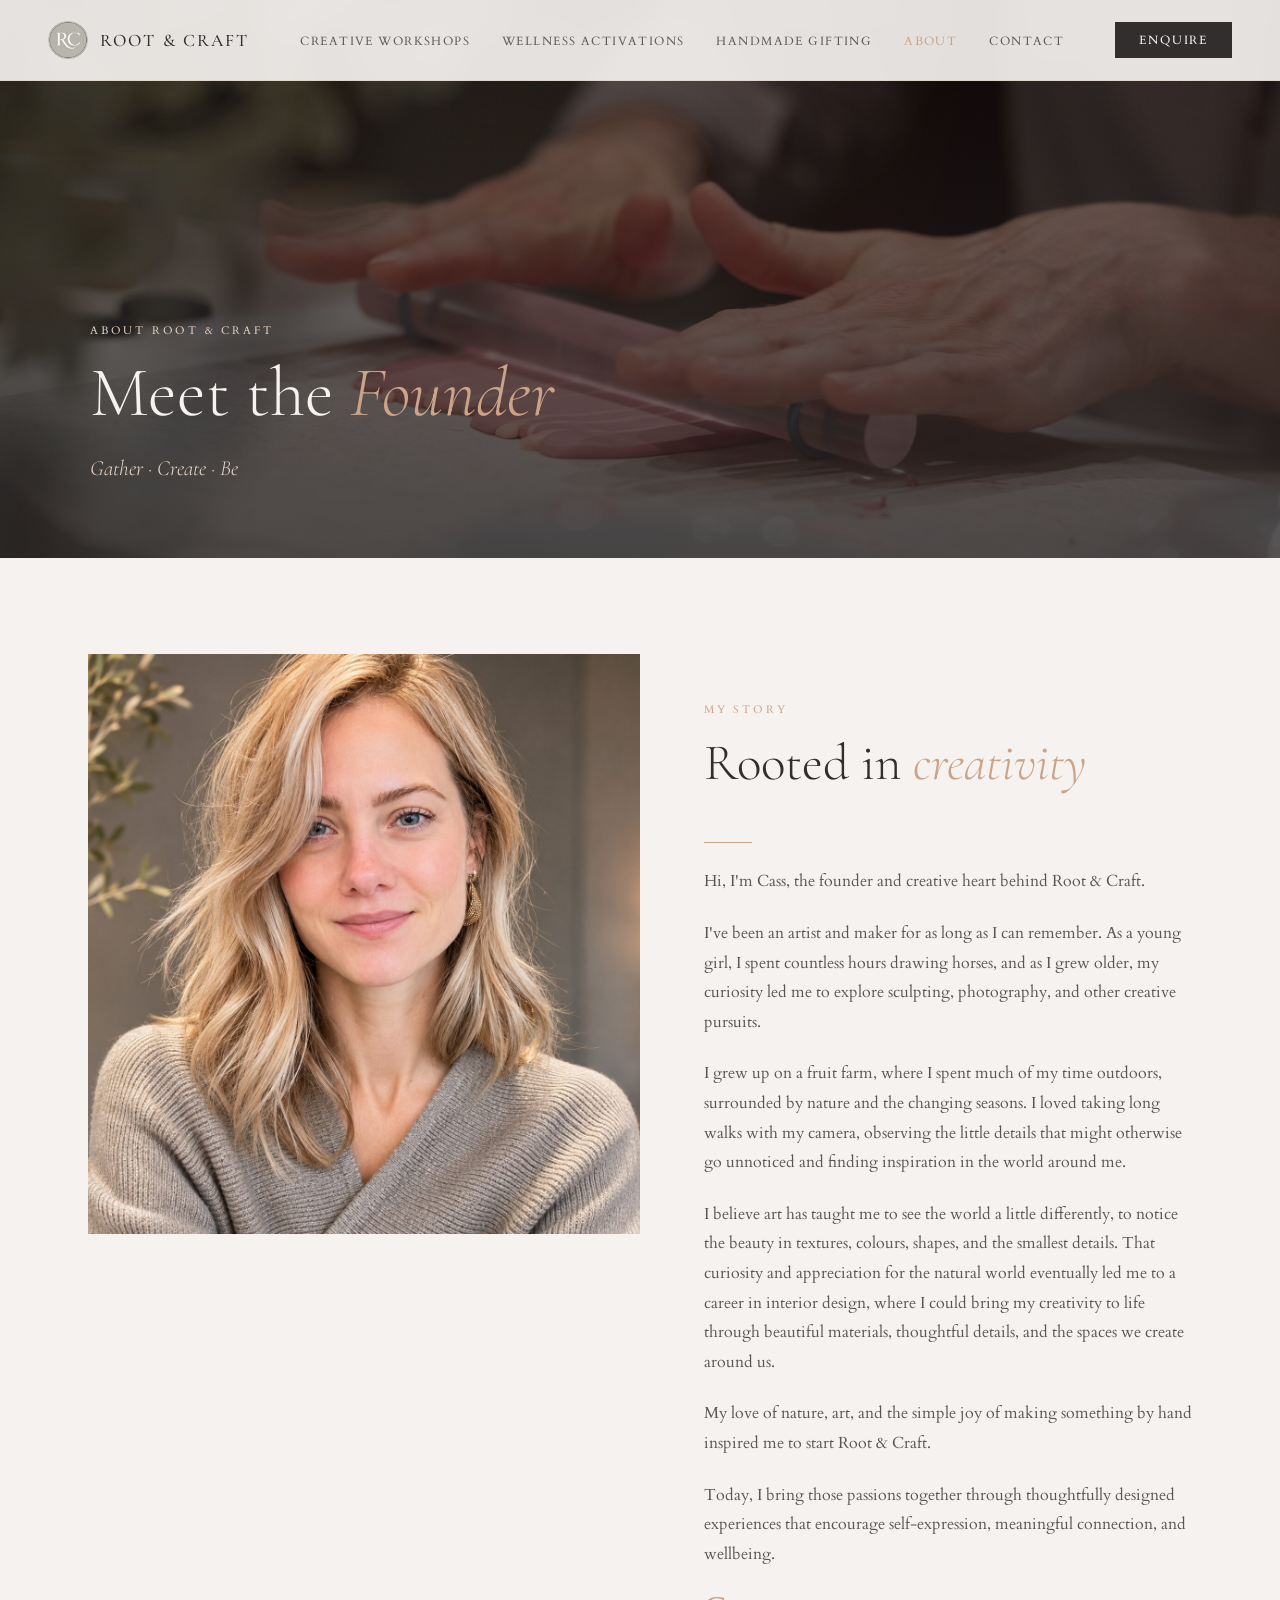
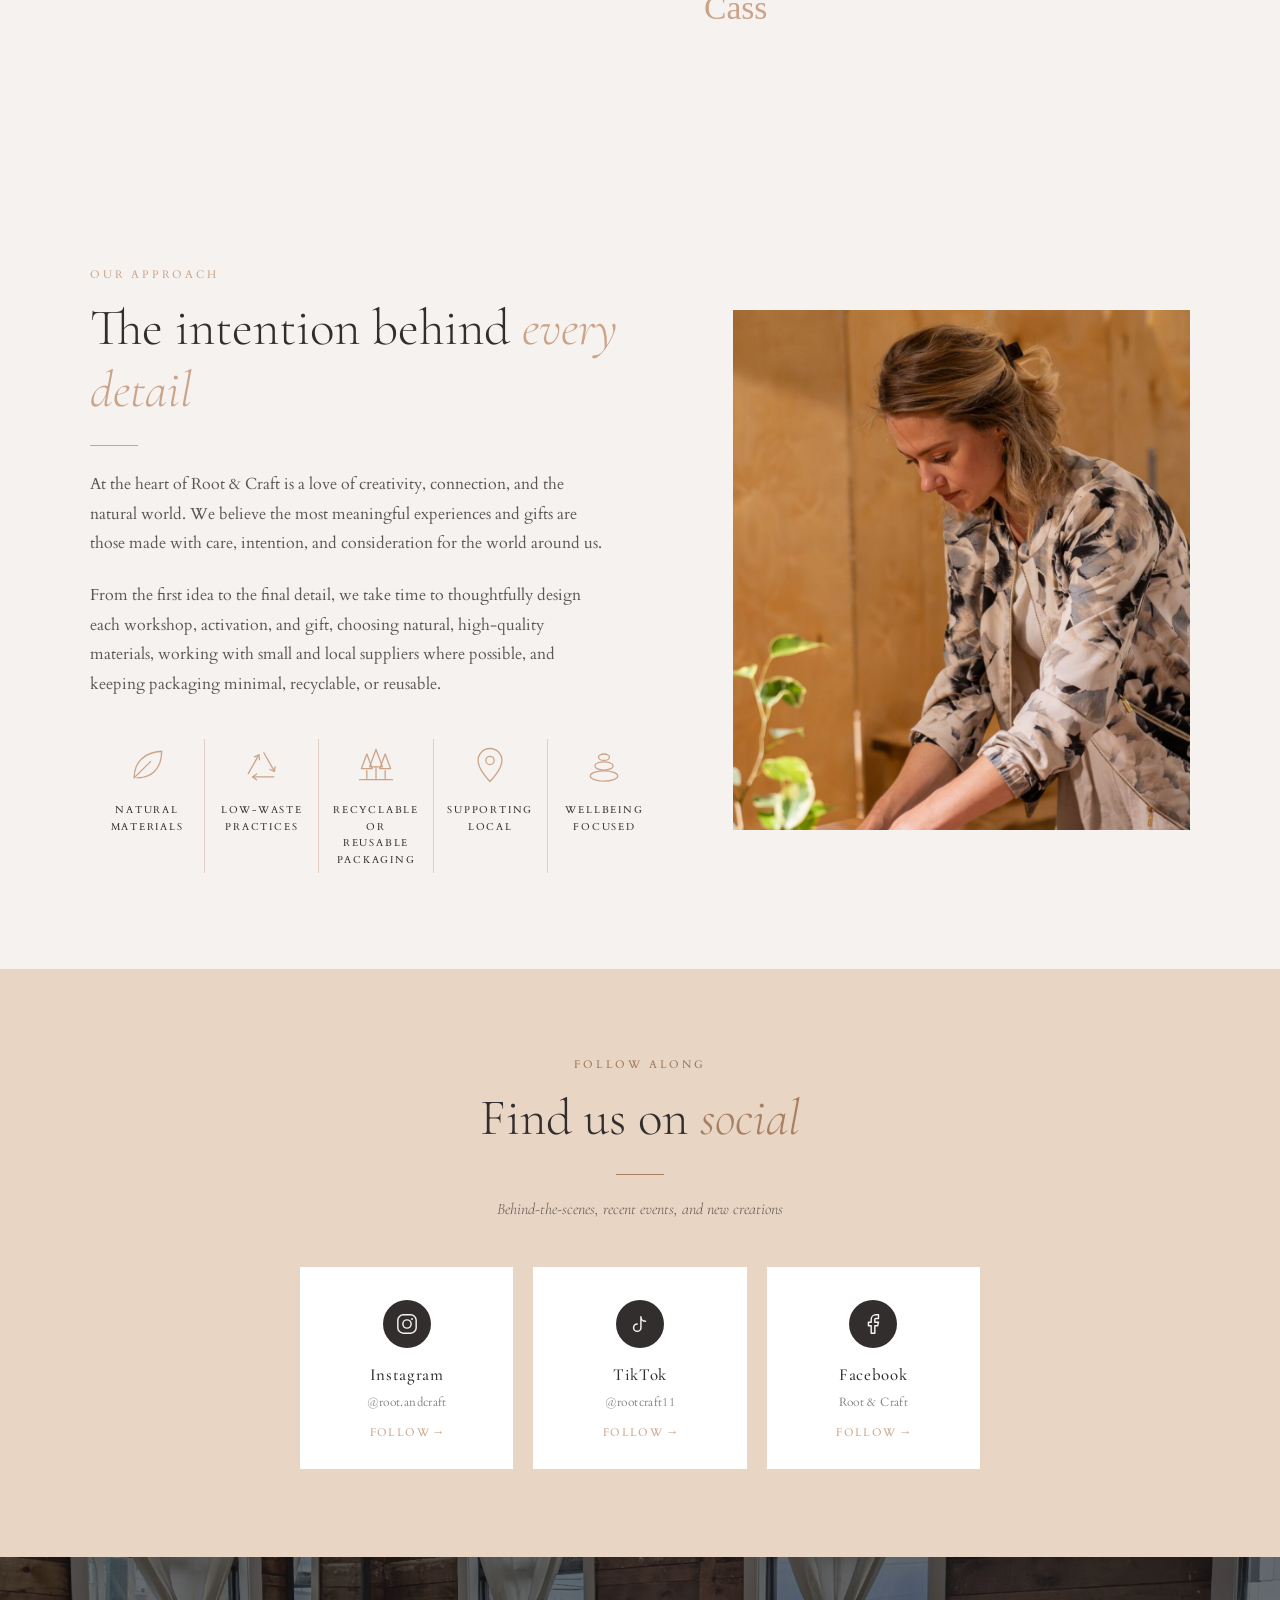
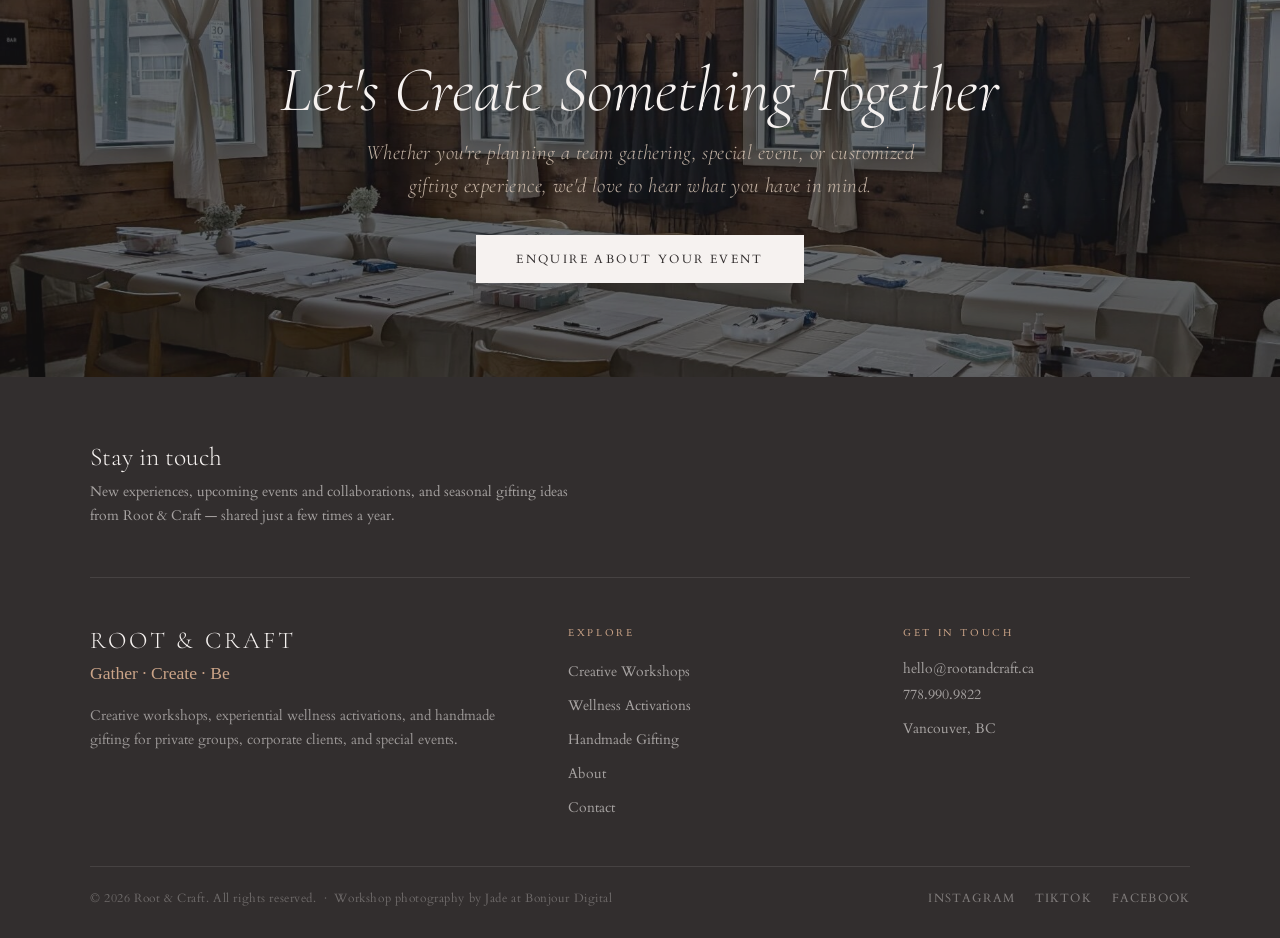
==== about/index.html @ 50757f14 "About: socials in a warm colour block Co-Authored-By: Claude Opus 5.5 <noreply@anthropic.com> Claude" ====
<!DOCTYPE html>
<html lang="en">
<head>
  <meta charset="UTF-8" />
  <meta name="viewport" content="width=device-width, initial-scale=1.0" />
  <title>About Root & Craft — Meet Cass</title>
  <meta name="description" content="Meet Casandra Werner, founder of Root & Craft: hands-on creative experiences and handmade gifting for groups, teams, and events in North Vancouver, BC." />
  <link rel="canonical" href="https://rootandcraft.ca/about/" />

  <meta property="og:type" content="website" />
  <meta property="og:url" content="https://rootandcraft.ca/about/" />
  <meta property="og:title" content="About Root & Craft — Meet Cass" />
  <meta property="og:description" content="Meet Casandra Werner, founder of Root & Craft: hands-on creative experiences and handmade gifting for groups, teams, and events in North Vancouver, BC." />
  <meta property="og:image" content="https://rootandcraft.ca/images/cass.jpeg" />
  <meta property="og:locale" content="en_CA" />
  <meta property="og:site_name" content="Root &amp; Craft" />
  <meta name="twitter:card" content="summary_large_image" />
  <meta name="twitter:title" content="About Root & Craft — Meet Cass" />
  <meta name="twitter:description" content="Meet Casandra Werner, founder of Root & Craft: hands-on creative experiences and handmade gifting for groups, teams, and events in North Vancouver, BC." />
  <meta name="twitter:image" content="https://rootandcraft.ca/images/cass.jpeg" />

  <link rel="icon" type="image/png" href="/images/favicon.png" />
  <link rel="preconnect" href="https://fonts.googleapis.com" />
  <link rel="preconnect" href="https://fonts.gstatic.com" crossorigin />
  <link href="https://fonts.googleapis.com/css2?family=Cardo:ital,wght@0,400;0,700;1,400&family=Cormorant+Garamond:ital,wght@0,300;0,400;0,500;1,300;1,400&family=Moontime&display=swap" rel="stylesheet" />
  <!-- MailerLite Universal -->
  <script>
    (function(w,d,e,u,f,l,n){w[f]=w[f]||function(){(w[f].q=w[f].q||[])
    .push(arguments);},l=d.createElement(e),l.async=1,l.src=u,
    n=d.getElementsByTagName(e)[0],n.parentNode.insertBefore(l,n);})
    (window,document,'script','https://assets.mailerlite.com/js/universal.js','ml');
    ml('account', '2207715');
  </script>
  <!-- End MailerLite Universal -->
  <link rel="stylesheet" href="/styles.css" />
</head>
<body>

  <!-- NAV -->
  <nav>
    <a href="/" class="nav-logo">
      <img src="/images/favicon.png" alt="Root &amp; Craft" />
      <span class="nav-logo-text">Root &amp; Craft</span>
    </a>
    <ul class="nav-links" id="nav-links">
      <li class="nav-home"><a href="/">Home</a></li>
      <li><a href="/workshops/">Creative Workshops</a></li>
      <li><a href="/activations/">Wellness Activations</a></li>
      <li><a href="/gifting/">Handmade Gifting</a></li>
      <li><a href="/about/" class="active" aria-current="page">About</a></li>
      <li><a href="/contact/">Contact</a></li>
    </ul>
    <a href="https://docs.google.com/forms/d/e/1FAIpQLScnFGwsWbq8lyjqXWWQhCBJ6uZsa8aePBgdtKsyK0-zcgUXMg/viewform" target="_blank" rel="noopener" class="nav-cta">Enquire</a>
    <button class="nav-toggle" aria-label="Menu" aria-expanded="false" aria-controls="nav-links"><span></span><span></span><span></span></button>
  </nav>

  <!-- PAGE HEADER -->
  <section class="page-hero">
    <div class="hero-bg"><img src="/images/about-hero-hands.jpg" alt="" style="object-position: center 55%;" /></div>
    <div class="hero-overlay"></div>
    <div class="page-hero-content">
      <p class="section-label">About Root &amp; Craft</p>
      <h1>Meet the <em>Founder</em></h1>
      <p class="lede">Gather · Create · Be</p>
    </div>
  </section>

  <!-- ABOUT -->
  <div class="about about-long">
    <div class="about-image reveal">
      <img src="/images/cass-portrait.jpg" alt="Cass Werner, founder of Root &amp; Craft" style="object-position: center 30%;" />
      <div class="about-image-accent"></div>
    </div>
    <div class="about-content reveal">
      <p class="section-label">My Story</p>
      <h2 class="section-title">Rooted in <em>creativity</em></h2>
      <div class="divider"></div>
      <p class="section-body">Hi, I'm Cass, the founder and creative heart behind Root &amp; Craft.</p>
      <br />
      <p class="section-body">I've been an artist and maker for as long as I can remember. As a young girl, I spent countless hours drawing horses, and as I grew older, my curiosity led me to explore sculpting, photography, and other creative pursuits.</p>
      <br />
      <p class="section-body">I grew up on a fruit farm, where I spent much of my time outdoors, surrounded by nature and the changing seasons. I loved taking long walks with my camera, observing the little details that might otherwise go unnoticed and finding inspiration in the world around me.</p>
      <br />
      <p class="section-body">I believe art has taught me to see the world a little differently, to notice the beauty in textures, colours, shapes, and the smallest details. That curiosity and appreciation for the natural world eventually led me to a career in interior design, where I could bring my creativity to life through beautiful materials, thoughtful details, and the spaces we create around us.</p>
      <br />
      <p class="section-body">My love of nature, art, and the simple joy of making something by hand inspired me to start Root &amp; Craft.</p>
      <br />
      <p class="section-body">Today, I bring those passions together through thoughtfully designed experiences that encourage self-expression, meaningful connection, and wellbeing.</p>
      <p class="about-signature">Cass</p>
    </div>
  </div>

  <!-- OUR APPROACH -->
  <section class="bg-cream">
    <div class="split reverse approach">
      <div class="split-media reveal"><img src="/images/cass-setup-pro.jpg" alt="Cass setting out materials before a workshop" /></div>
      <div class="reveal">
        <p class="section-label">Our Approach</p>
        <h2 class="section-title">The intention behind <em>every detail</em></h2>
        <div class="divider"></div>
        <p class="section-body">At the heart of Root &amp; Craft is a love of creativity, connection, and the natural world. We believe the most meaningful experiences and gifts are those made with care, intention, and consideration for the world around us.</p>
        <br />
        <p class="section-body">From the first idea to the final detail, we take time to thoughtfully design each workshop, activation, and gift, choosing natural, high-quality materials, working with small and local suppliers where possible, and keeping packaging minimal, recyclable, or reusable.</p>
        <div class="pillars"><div class="pillar"><svg viewBox="0 0 48 48" width="40" height="40" fill="none" stroke="currentColor" stroke-width="1.4" stroke-linecap="round" stroke-linejoin="round" aria-hidden="true"><path d="M10 38C10 20 22 10 40 9c0 18-10 29-27 29"/><path d="M10 38 28 20"/></svg><span>Natural<br />materials</span></div><div class="pillar"><svg viewBox="0 0 48 48" width="40" height="40" fill="none" stroke="currentColor" stroke-width="1.4" stroke-linecap="round" stroke-linejoin="round" aria-hidden="true"><path d="M26.0 10.6 L37.6 31.0"/><path d="M32.7 28.9 L37.6 31.0 L38.3 25.8"/><path d="M36.9 37.0 L13.8 37.0"/><path d="M18.0 33.8 L13.8 37.0 L18.0 40.2"/><path d="M9.0 33.4 L20.6 13.0"/><path d="M21.3 18.2 L20.6 13.0 L15.7 15.1"/></svg><span>Low-waste<br />practices</span></div><div class="pillar"><svg viewBox="0 0 48 48" width="40" height="40" fill="none" stroke="currentColor" stroke-width="1.4" stroke-linecap="round" stroke-linejoin="round" aria-hidden="true"><path d="M14 40V30M24 40V26M34 40V30"/><path d="M14 12l-6 16h12z"/><path d="M24 7l-7 19h14z"/><path d="M34 12l-6 16h12z"/><path d="M6 40h36"/></svg><span>Recyclable or<br />reusable packaging</span></div><div class="pillar"><svg viewBox="0 0 48 48" width="40" height="40" fill="none" stroke="currentColor" stroke-width="1.4" stroke-linecap="round" stroke-linejoin="round" aria-hidden="true"><path d="M24 42s13-13 13-23a13 13 0 0 0-26 0c0 10 13 23 13 23z"/><circle cx="24" cy="19" r="4.5"/></svg><span>Supporting<br />local</span></div><div class="pillar"><svg viewBox="0 0 48 48" width="40" height="40" fill="none" stroke="currentColor" stroke-width="1.4" stroke-linecap="round" stroke-linejoin="round" aria-hidden="true"><ellipse cx="24" cy="36" rx="15" ry="5.5"/><ellipse cx="24" cy="25" rx="10" ry="4.5"/><ellipse cx="24" cy="15.5" rx="6" ry="3.5"/></svg><span>Wellbeing<br />focused</span></div></div>
      </div>
    </div>
  </section>

  <!-- SOCIAL CARDS -->
  <section class="social-section social-block">
    <div class="social-section-inner reveal">
      <p class="section-label">Follow Along</p>
      <h2 class="section-title">Find us on <em>social</em></h2>
      <div class="divider" style="margin: 1.5rem auto;"></div>
      <p class="social-sub">Behind-the-scenes, recent events, and new creations</p>
      <div class="social-cards">
        <a href="https://www.instagram.com/root.andcraft/" target="_blank" rel="noopener" class="social-card">
          <div class="social-icon-wrap"><svg width="22" height="22" viewBox="0 0 24 24" fill="none"><rect x="2" y="2" width="20" height="20" rx="6" stroke="currentColor" stroke-width="1.6"/><circle cx="12" cy="12" r="4.5" stroke="currentColor" stroke-width="1.6"/><circle cx="17.5" cy="6.5" r="1.1" fill="currentColor"/></svg></div>
          <span class="social-card-label">Instagram</span><span class="social-card-handle">@root.andcraft</span><span class="social-card-cta">Follow →</span>
        </a>
        <a href="https://www.tiktok.com/@rootcraft11" target="_blank" rel="noopener" class="social-card">
          <div class="social-icon-wrap"><svg width="22" height="22" viewBox="0 0 24 24" fill="none"><path d="M9 12a4 4 0 1 0 4 4V4a5 5 0 0 0 5 5" stroke="currentColor" stroke-width="1.6" stroke-linecap="round" stroke-linejoin="round"/></svg></div>
          <span class="social-card-label">TikTok</span><span class="social-card-handle">@rootcraft11</span><span class="social-card-cta">Follow →</span>
        </a>
        <a href="https://www.facebook.com/profile.php?id=61586463384878" target="_blank" rel="noopener" class="social-card">
          <div class="social-icon-wrap"><svg width="22" height="22" viewBox="0 0 24 24" fill="none"><path d="M18 2h-3a5 5 0 0 0-5 5v3H7v4h3v8h4v-8h3l1-4h-4V7a1 1 0 0 1 1-1h3z" stroke="currentColor" stroke-width="1.6" stroke-linecap="round" stroke-linejoin="round"/></svg></div>
          <span class="social-card-label">Facebook</span><span class="social-card-handle">Root &amp; Craft</span><span class="social-card-cta">Follow →</span>
        </a>
      </div>
    </div>
  </section>

  <!-- CTA BANNER -->
  <div class="cta-banner">
    <div class="cta-banner-bg"><img src="/images/hero.jpg" alt="" /></div>
    <div class="cta-banner-overlay"></div>
    <div class="cta-banner-content reveal">
      <h2>Let's Create Something Together</h2>
      <p class="cta-plain">Whether you're planning a team gathering, special event, or customized gifting experience, we'd love to hear what you have in mind.</p>
      <a href="https://docs.google.com/forms/d/e/1FAIpQLScnFGwsWbq8lyjqXWWQhCBJ6uZsa8aePBgdtKsyK0-zcgUXMg/viewform" target="_blank" rel="noopener" class="btn-primary">Enquire About Your Event</a>
    </div>
  </div>

  <!-- FOOTER -->
  <footer id="contact">
    <div class="footer-signup">
      <div>
        <h3>Stay in touch</h3>
        <p>New experiences, upcoming events and collaborations, and seasonal gifting ideas from Root &amp; Craft — shared just a few times a year.</p>
      </div>
      <div class="ml-embedded" data-form="6RKORC"></div>
    </div>
    <div class="footer-inner">
      <div>
        <p class="footer-brand-name">Root &amp; Craft</p>
        <p class="footer-tagline">Gather · Create · Be</p>
        <p class="footer-desc">Creative workshops, experiential wellness activations, and handmade gifting for private groups, corporate clients, and special events.</p>
      </div>
      <div>
        <p class="footer-heading">Explore</p>
        <ul class="footer-links">
          <li><a href="/workshops/">Creative Workshops</a></li>
          <li><a href="/activations/">Wellness Activations</a></li>
          <li><a href="/gifting/">Handmade Gifting</a></li>
          <li><a href="/about/">About</a></li>
          <li><a href="/contact/">Contact</a></li>
        </ul>
      </div>
      <div>
        <p class="footer-heading">Get in Touch</p>
        <p class="footer-contact-item"><a href="mailto:hello@rootandcraft.ca">hello@rootandcraft.ca</a></p>
        <p class="footer-contact-item"><a href="tel:7789909822">778.990.9822</a></p>
        <p class="footer-contact-item" style="margin-top: 1rem;">Vancouver, BC</p>
      </div>
    </div>
    <div class="footer-bottom">
      <p class="footer-copy">© 2026 Root &amp; Craft. All rights reserved. &nbsp;·&nbsp; Workshop photography by Jade at Bonjour Digital</p>
      <div class="footer-social">
        <a href="https://www.instagram.com/root.andcraft/" target="_blank" rel="noopener">Instagram</a>
        <a href="https://www.tiktok.com/@rootcraft11" target="_blank" rel="noopener">TikTok</a>
        <a href="https://www.facebook.com/profile.php?id=61586463384878" target="_blank" rel="noopener">Facebook</a>
      </div>
    </div>
  </footer>

  <script src="/main.js"></script>
</body>
</html>
---- styles.css ----
/* ─── CSS Variables ─── */
:root {
  --charcoal:  #322e2e;
  --sage:      #818984;
  --cream:     #f6f2f0;
  --clay:      #cba488;
  --clay-light:#e8d5c4;
  --white:     #ffffff;
  --text:      #322e2e;
  --font-serif: 'Cardo', Georgia, serif;
  --font-display: 'Cormorant Garamond', Georgia, serif;
  --font-script: 'Moontime', cursive;
}

/* ─── Reset & Base ─── */
*, *::before, *::after { box-sizing: border-box; margin: 0; padding: 0; }

html { scroll-behavior: smooth; }

body {
  font-family: var(--font-serif);
  background: var(--cream);
  color: var(--text);
  overflow-x: hidden;
}

img { display: block; width: 100%; height: 100%; object-fit: cover; }

a { color: inherit; text-decoration: none; }

/* ─── Nav ─── */
nav {
  position: fixed;
  top: 0; left: 0; right: 0;
  z-index: 100;
  display: flex;
  align-items: center;
  justify-content: space-between;
  padding: 1.25rem 3rem;
  background: rgba(246, 242, 240, 0.92);
  backdrop-filter: blur(8px);
  border-bottom: 1px solid rgba(203, 164, 136, 0.2);
  transition: all 0.3s ease;
}

.nav-logo {
  display: flex;
  align-items: center;
  gap: 0.75rem;
}

.nav-logo img {
  width: 40px;
  height: 40px;
  object-fit: contain;
  border-radius: 50%;
}

.nav-logo-text {
  font-family: var(--font-display);
  font-size: 1.1rem;
  font-weight: 500;
  letter-spacing: 0.12em;
  text-transform: uppercase;
  color: var(--charcoal);
}

.nav-links {
  display: flex;
  gap: 2.5rem;
  list-style: none;
}

.nav-links a {
  font-family: var(--font-serif);
  font-size: 0.8rem;
  letter-spacing: 0.15em;
  text-transform: uppercase;
  color: var(--charcoal);
  opacity: 0.75;
  transition: opacity 0.2s;
}

.nav-links a:hover { opacity: 1; }

.nav-cta {
  font-family: var(--font-serif);
  font-size: 0.75rem;
  letter-spacing: 0.15em;
  text-transform: uppercase;
  color: var(--white);
  background: var(--charcoal);
  padding: 0.65rem 1.5rem;
  border: none;
  cursor: pointer;
  transition: background 0.2s;
}

.nav-cta:hover { background: var(--sage); }

/* ─── Hero ─── */
.hero {
  position: relative;
  height: 100vh;
  min-height: 680px;
  display: flex;
  align-items: center;
  justify-content: center;
  overflow: hidden;
}

.hero-bg {
  position: absolute;
  inset: 0;
  z-index: 0;
}

.hero-bg img {
  width: 100%;
  height: 100%;
  object-fit: cover;
  object-position: center 30%;
  filter: brightness(0.72);
}

.hero-overlay {
  position: absolute;
  inset: 0;
  background: linear-gradient(
    to bottom,
    rgba(50, 46, 46, 0.1) 0%,
    rgba(50, 46, 46, 0.35) 60%,
    rgba(50, 46, 46, 0.55) 100%
  );
  z-index: 1;
}

.hero-content {
  position: relative;
  z-index: 2;
  text-align: center;
  color: var(--cream);
  padding: 0 1.5rem;
  animation: fadeUp 1.2s ease both;
}

.hero-eyebrow {
  font-family: var(--font-script);
  font-size: 2.2rem;
  color: var(--clay);
  margin-bottom: 0.5rem;
  opacity: 0;
  animation: fadeUp 1s ease 0.3s both;
}

.hero-title {
  font-family: var(--font-display);
  font-size: clamp(3.5rem, 8vw, 7rem);
  font-weight: 300;
  letter-spacing: 0.08em;
  text-transform: uppercase;
  line-height: 1;
  margin-bottom: 1.25rem;
  opacity: 0;
  animation: fadeUp 1s ease 0.5s both;
}

.hero-tagline {
  font-family: var(--font-display);
  font-size: clamp(1rem, 2vw, 1.35rem);
  font-style: italic;
  font-weight: 300;
  letter-spacing: 0.2em;
  color: var(--clay-light);
  margin-bottom: 2.5rem;
  opacity: 0;
  animation: fadeUp 1s ease 0.7s both;
}

.hero-buttons {
  display: flex;
  gap: 1rem;
  justify-content: center;
  flex-wrap: wrap;
  opacity: 0;
  animation: fadeUp 1s ease 0.9s both;
}

.btn-primary {
  display: inline-block;
  font-family: var(--font-serif);
  font-size: 0.75rem;
  letter-spacing: 0.2em;
  text-transform: uppercase;
  color: var(--charcoal);
  background: var(--cream);
  padding: 1rem 2.5rem;
  transition: all 0.25s;
}

.btn-primary:hover {
  background: var(--clay);
  color: var(--white);
}

.btn-outline {
  display: inline-block;
  font-family: var(--font-serif);
  font-size: 0.75rem;
  letter-spacing: 0.2em;
  text-transform: uppercase;
  color: var(--cream);
  background: transparent;
  border: 1px solid rgba(246, 242, 240, 0.5);
  padding: 1rem 2.5rem;
  transition: all 0.25s;
}

.btn-outline:hover {
  border-color: var(--clay);
  color: var(--clay);
}

.hero-scroll {
  position: absolute;
  bottom: 2rem;
  left: 50%;
  transform: translateX(-50%);
  z-index: 2;
  display: flex;
  flex-direction: column;
  align-items: center;
  gap: 0.5rem;
  color: var(--cream);
  opacity: 0.6;
  animation: fadeUp 1s ease 1.2s both;
}

.hero-scroll span {
  font-size: 0.65rem;
  letter-spacing: 0.2em;
  text-transform: uppercase;
}

.scroll-line {
  width: 1px;
  height: 40px;
  background: var(--cream);
  animation: scrollPulse 2s ease-in-out infinite;
}

/* ─── Section Shared ─── */
section { padding: 6rem 3rem; }

.section-label {
  font-size: 0.7rem;
  letter-spacing: 0.25em;
  text-transform: uppercase;
  color: var(--clay);
  margin-bottom: 1rem;
}

.section-title {
  font-family: var(--font-display);
  font-size: clamp(2rem, 4vw, 3.2rem);
  font-weight: 300;
  line-height: 1.2;
  color: var(--charcoal);
  margin-bottom: 1.5rem;
}

.section-title em {
  font-style: italic;
  color: var(--clay);
}

.section-body {
  font-size: 1rem;
  line-height: 1.85;
  color: var(--charcoal);
  opacity: 0.8;
  max-width: 520px;
}

.divider {
  width: 48px;
  height: 1px;
  background: var(--clay);
  margin: 1.5rem 0;
}

/* ─── Intro / About Strip ─── */
.intro {
  background: var(--charcoal);
  padding: 4rem 3rem;
  text-align: center;
}

.intro-inner {
  max-width: 700px;
  margin: 0 auto;
}

.intro p {
  font-family: var(--font-display);
  font-size: clamp(1.3rem, 2.5vw, 1.75rem);
  font-weight: 300;
  font-style: italic;
  line-height: 1.7;
  color: var(--cream);
  opacity: 0.92;
}

.intro p span {
  color: var(--clay);
}

/* ─── About Section ─── */
.about {
  display: grid;
  grid-template-columns: 1fr 1fr;
  gap: 0;
  max-width: 1200px;
  margin: 0 auto;
  padding: 6rem 3rem;
}

.about-image {
  position: relative;
  height: 580px;
  overflow: hidden;
}

.about-image img {
  transition: transform 0.6s ease;
}

.about-image:hover img { transform: scale(1.03); }

.about-image-accent {
  position: absolute;
  bottom: -1.5rem;
  right: -1.5rem;
  width: 180px;
  height: 180px;
  border: 1px solid var(--clay);
  z-index: -1;
}

.about-content {
  padding: 3rem 0 3rem 4rem;
  display: flex;
  flex-direction: column;
  justify-content: center;
}

.about-signature {
  font-family: var(--font-script);
  font-size: 2.8rem;
  color: var(--clay);
  margin-top: 1.5rem;
}

/* ─── Workshop Section ─── */
.workshop {
  background: var(--cream);
  padding: 6rem 3rem;
}

.workshop-inner {
  max-width: 1200px;
  margin: 0 auto;
}

.workshop-header {
  text-align: center;
  margin-bottom: 4rem;
}

.workshop-grid {
  display: grid;
  grid-template-columns: repeat(3, 1fr);
  gap: 2px;
}

.workshop-grid-4 {
  grid-template-columns: repeat(4, 1fr);
}

.workshop-card {
  position: relative;
  overflow: hidden;
  cursor: pointer;
}

.workshop-card-img {
  height: 380px;
  overflow: hidden;
}

.workshop-card-img img {
  transition: transform 0.6s ease;
}

.workshop-card:hover .workshop-card-img img {
  transform: scale(1.05);
}

.workshop-card-overlay {
  position: absolute;
  inset: 0;
  background: linear-gradient(to top, rgba(50,46,46,0.8) 0%, transparent 50%);
  display: flex;
  flex-direction: column;
  justify-content: flex-end;
  padding: 1.75rem;
}

.workshop-card-label {
  font-size: 0.65rem;
  letter-spacing: 0.2em;
  text-transform: uppercase;
  color: var(--clay);
  margin-bottom: 0.4rem;
}

.workshop-card-title {
  font-family: var(--font-display);
  font-size: 1.4rem;
  font-weight: 400;
  color: var(--cream);
  line-height: 1.3;
}

.workshop-cta {
  text-align: center;
  margin-top: 3rem;
}

.btn-dark {
  display: inline-block;
  font-family: var(--font-serif);
  font-size: 0.75rem;
  letter-spacing: 0.2em;
  text-transform: uppercase;
  color: var(--white);
  background: var(--charcoal);
  padding: 1rem 2.75rem;
  transition: background 0.25s;
}

.btn-dark:hover { background: var(--sage); }

/* ─── Offerings ─── */
.offerings {
  background: var(--charcoal);
  padding: 6rem 3rem;
}

.offerings-inner {
  max-width: 1100px;
  margin: 0 auto;
}

.offerings-header {
  text-align: center;
  margin-bottom: 4rem;
}

.offerings-header .section-title { color: var(--cream); }
.offerings-header .section-label { color: var(--clay); }

.offerings-grid {
  display: grid;
  grid-template-columns: repeat(3, 1fr);
  gap: 1.5rem;
}

.offering-card {
  background: rgba(246, 242, 240, 0.05);
  border: 1px solid rgba(203, 164, 136, 0.2);
  padding: 2.5rem 2rem;
  transition: border-color 0.3s ease, background 0.3s ease;
}

.offering-card:hover {
  border-color: var(--clay);
  background: rgba(203, 164, 136, 0.08);
}

a.offering-card {
  display: block;
  cursor: pointer;
}

.offering-icon {
  font-family: var(--font-script);
  font-size: 2.2rem;
  color: var(--clay);
  margin-bottom: 1rem;
  display: block;
}

.offering-title {
  font-family: var(--font-display);
  font-size: 1.35rem;
  font-weight: 400;
  color: var(--cream);
  margin-bottom: 0.75rem;
}

.offering-desc {
  font-size: 0.9rem;
  line-height: 1.8;
  color: var(--cream);
  opacity: 0.65;
}

.offerings-cta {
  text-align: center;
  margin-top: 3.5rem;
}

@media (max-width: 768px) {
  .offerings-grid { grid-template-columns: 1fr; }
}

/* ─── Experience / What to Expect ─── */
.experience {
  background: var(--charcoal);
  padding: 6rem 3rem;
}

.experience-inner {
  max-width: 1100px;
  margin: 0 auto;
  display: grid;
  grid-template-columns: 1fr 1fr;
  gap: 5rem;
  align-items: center;
}

.experience-content .section-title { color: var(--cream); }
.experience-content .section-label { color: var(--clay); }
.experience-content .section-body { color: var(--cream); opacity: 0.75; }
.experience-content .divider { background: var(--clay); }

.experience-list {
  list-style: none;
  margin-top: 2rem;
  display: flex;
  flex-direction: column;
  gap: 1rem;
}

.experience-list li {
  display: flex;
  align-items: flex-start;
  gap: 1rem;
  color: var(--cream);
  opacity: 0.85;
  font-size: 0.95rem;
  line-height: 1.6;
}

.experience-list li::before {
  content: '—';
  color: var(--clay);
  flex-shrink: 0;
  margin-top: 0.1rem;
}

.experience-images {
  display: grid;
  grid-template-columns: 1fr 1fr;
  grid-template-rows: 260px 180px;
  gap: 6px;
}

.exp-img-1 {
  grid-column: 1 / -1;
  overflow: hidden;
}

.exp-img-2, .exp-img-3 {
  overflow: hidden;
}

.exp-img-1 img,
.exp-img-2 img,
.exp-img-3 img {
  transition: transform 0.5s ease;
}

.exp-img-1:hover img,
.exp-img-2:hover img,
.exp-img-3:hover img { transform: scale(1.04); }

/* ─── Reviews ─── */
.reviews {
  background: var(--cream);
  padding: 6rem 3rem;
  text-align: center;
}

.reviews-inner {
  max-width: 1100px;
  margin: 0 auto;
}

.reviews-grid {
  display: grid;
  grid-template-columns: repeat(3, 1fr);
  gap: 2rem;
  margin-top: 3.5rem;
}

.review-card {
  background: var(--white);
  padding: 2.5rem 2rem;
  text-align: left;
  border-bottom: 2px solid var(--clay);
}

.review-stars {
  color: var(--clay);
  font-size: 0.75rem;
  letter-spacing: 0.1em;
  margin-bottom: 1rem;
}

.review-text {
  font-family: var(--font-display);
  font-size: 1rem;
  font-style: italic;
  font-weight: 300;
  line-height: 1.8;
  color: var(--charcoal);
  opacity: 0.85;
  margin-bottom: 1.25rem;
}

.review-author {
  font-size: 0.7rem;
  letter-spacing: 0.15em;
  text-transform: uppercase;
  color: var(--sage);
}

/* ─── Gallery Strip ─── */
.gallery {
  display: grid;
  grid-template-columns: repeat(5, 1fr);
  height: 320px;
}

.gallery-item {
  overflow: hidden;
  position: relative;
}

.gallery-item img {
  transition: transform 0.5s ease;
}

.gallery-item:hover img { transform: scale(1.08); }

/* ─── CTA Banner ─── */
.cta-banner {
  position: relative;
  height: 420px;
  overflow: hidden;
  display: flex;
  align-items: center;
  justify-content: center;
}

.cta-banner-bg {
  position: absolute;
  inset: 0;
}

.cta-banner-bg img {
  filter: brightness(0.55);
}

.cta-banner-overlay {
  position: absolute;
  inset: 0;
  background: rgba(50, 46, 46, 0.3);
}

.cta-banner-content {
  position: relative;
  z-index: 2;
  text-align: center;
  color: var(--cream);
  padding: 0 2rem;
}

.cta-banner-content h2 {
  font-family: var(--font-display);
  font-size: clamp(2rem, 5vw, 4rem);
  font-weight: 300;
  font-style: italic;
  margin-bottom: 0.5rem;
}

.cta-banner-content p {
  font-size: 0.85rem;
  letter-spacing: 0.2em;
  text-transform: uppercase;
  opacity: 0.8;
  margin-bottom: 2rem;
  color: var(--clay-light);
}

/* ─── Contact / Footer ─── */
footer {
  background: var(--charcoal);
  padding: 4rem 3rem 2rem;
}

.footer-inner {
  max-width: 1100px;
  margin: 0 auto;
  display: grid;
  grid-template-columns: 1.5fr 1fr 1fr;
  gap: 3rem;
  padding-bottom: 3rem;
  border-bottom: 1px solid rgba(246, 242, 240, 0.1);
}

.footer-brand-name {
  font-family: var(--font-display);
  font-size: 1.5rem;
  font-weight: 300;
  letter-spacing: 0.12em;
  text-transform: uppercase;
  color: var(--cream);
  margin-bottom: 0.5rem;
}

.footer-tagline {
  font-family: var(--font-script);
  font-size: 1.1rem;
  color: var(--clay);
  margin-bottom: 1.25rem;
}

.footer-desc {
  font-size: 0.85rem;
  line-height: 1.8;
  color: var(--cream);
  opacity: 0.55;
}

.footer-heading {
  font-size: 0.65rem;
  letter-spacing: 0.25em;
  text-transform: uppercase;
  color: var(--clay);
  margin-bottom: 1.25rem;
}

.footer-links {
  list-style: none;
  display: flex;
  flex-direction: column;
  gap: 0.75rem;
}

.footer-links a {
  font-size: 0.85rem;
  color: var(--cream);
  opacity: 0.6;
  transition: opacity 0.2s;
}

.footer-links a:hover { opacity: 1; }

.footer-contact-item {
  font-size: 0.85rem;
  color: var(--cream);
  opacity: 0.6;
  margin-bottom: 0.5rem;
}

.footer-contact-item a {
  transition: opacity 0.2s;
}

.footer-contact-item a:hover { opacity: 1; }

.footer-bottom {
  max-width: 1100px;
  margin: 0 auto;
  padding-top: 1.5rem;
  display: flex;
  align-items: center;
  justify-content: space-between;
}

.footer-copy {
  font-size: 0.72rem;
  color: var(--cream);
  opacity: 0.3;
  letter-spacing: 0.05em;
}

.footer-social {
  display: flex;
  gap: 1.25rem;
}

.footer-social a {
  font-size: 0.72rem;
  letter-spacing: 0.1em;
  text-transform: uppercase;
  color: var(--cream);
  opacity: 0.4;
  transition: opacity 0.2s;
}

.footer-social a:hover { opacity: 0.9; }

/* ─── Mailing List ─── */
.mailing-list {
  background: var(--cream);
  padding: 6rem 3rem;
  text-align: center;
}

.mailing-list-inner {
  max-width: 560px;
  margin: 0 auto;
}

.mailing-list .section-title {
  margin-bottom: 1rem;
}

.mailing-list .section-body {
  max-width: 100%;
  margin: 0 auto 2.5rem;
  text-align: center;
}

/* ─── Social Cards ─── */
.social-section {
  background: var(--cream);
  padding: 6rem 3rem;
  text-align: center;
}

.social-section-inner {
  max-width: 860px;
  margin: 0 auto;
}

.social-sub {
  font-family: var(--font-display);
  font-size: 1rem;
  font-style: italic;
  font-weight: 300;
  color: var(--sage);
  margin-bottom: 3rem;
}

.social-cards {
  display: grid;
  grid-template-columns: repeat(3, 1fr);
  gap: 1.25rem;
  max-width: 680px;
  margin: 0 auto;
}

.social-card {
  display: flex;
  flex-direction: column;
  align-items: center;
  gap: 0.6rem;
  padding: 2rem 1rem 1.75rem;
  background: var(--white);
  border: 1px solid var(--clay-light);
  text-decoration: none;
  transition: border-color 0.25s, box-shadow 0.25s, transform 0.25s;
}

.social-card:hover {
  border-color: var(--clay);
  box-shadow: 0 4px 20px rgba(203, 164, 136, 0.18);
  transform: translateY(-3px);
}

.social-icon-wrap {
  width: 48px;
  height: 48px;
  border-radius: 50%;
  background: var(--charcoal);
  color: var(--cream);
  display: flex;
  align-items: center;
  justify-content: center;
  margin-bottom: 0.4rem;
  transition: background 0.25s;
}

.social-card:hover .social-icon-wrap {
  background: var(--clay);
}

.social-card-label {
  font-family: var(--font-display);
  font-size: 1.05rem;
  font-weight: 500;
  color: var(--charcoal);
  letter-spacing: 0.04em;
}

.social-card-handle {
  font-family: var(--font-serif);
  font-size: 0.78rem;
  color: var(--sage);
  letter-spacing: 0.03em;
}

.social-card-cta {
  font-family: var(--font-serif);
  font-size: 0.7rem;
  letter-spacing: 0.12em;
  text-transform: uppercase;
  color: var(--clay);
  margin-top: 0.25rem;
}

@media (max-width: 600px) {
  .social-cards { grid-template-columns: 1fr; max-width: 280px; }
}

/* ─── Animations ─── */
@keyframes fadeUp {
  from { opacity: 0; transform: translateY(24px); }
  to   { opacity: 1; transform: translateY(0); }
}

@keyframes scrollPulse {
  0%, 100% { transform: scaleY(1); opacity: 0.6; }
  50% { transform: scaleY(0.6); opacity: 0.3; }
}

/* ─── Scroll Reveal ─── */
.reveal {
  opacity: 0;
  transform: translateY(30px);
  transition: opacity 0.8s ease, transform 0.8s ease;
}

.reveal.visible {
  opacity: 1;
  transform: translateY(0);
}

/* ─── Mobile ─── */
@media (max-width: 768px) {
  nav { padding: 1rem 1.5rem; }
  .nav-links { display: none; }
  section { padding: 4rem 1.5rem; }
  .about { grid-template-columns: 1fr; padding: 4rem 1.5rem; }
  .about-content { padding: 2rem 0 0; }
  .about-image { height: 360px; }
  .workshop-grid, .workshop-grid-4 { grid-template-columns: 1fr; }
  .experience-inner { grid-template-columns: 1fr; gap: 3rem; }
  .reviews-grid { grid-template-columns: 1fr; }
  .gallery { grid-template-columns: repeat(3, 1fr); height: 240px; }
  .gallery-item:nth-child(4),
  .gallery-item:nth-child(5) { display: none; }
  .footer-inner { grid-template-columns: 1fr; gap: 2rem; }
  .footer-bottom { flex-direction: column; gap: 1rem; text-align: center; }
}

/* ════════════════════════════════════════════
   2026 multi-page additions
   ════════════════════════════════════════════ */

/* ─── Nav: active link + mobile menu ─── */
.nav-links { gap: 2rem; }
.nav-links a.active { opacity: 1; color: var(--clay); }
.nav-toggle {
  display: none;
  background: none;
  border: none;
  cursor: pointer;
  width: 40px; height: 40px;
  position: relative;
}
.nav-toggle span {
  position: absolute; left: 9px; right: 9px; height: 1px;
  background: var(--charcoal);
  transition: transform 0.3s, opacity 0.3s;
}
.nav-toggle span:nth-child(1) { top: 14px; }
.nav-toggle span:nth-child(2) { top: 20px; }
.nav-toggle span:nth-child(3) { top: 26px; }
nav.open .nav-toggle span:nth-child(1) { transform: translateY(6px) rotate(45deg); }
nav.open .nav-toggle span:nth-child(2) { opacity: 0; }
nav.open .nav-toggle span:nth-child(3) { transform: translateY(-6px) rotate(-45deg); }

@media (max-width: 1100px) {
  .nav-toggle { display: block; order: 3; }
  .nav-cta { margin-left: auto; margin-right: 0.75rem; }
  .nav-links {
    display: none;
    position: absolute; top: 100%; left: 0; right: 0;
    flex-direction: column; gap: 0;
    background: var(--cream);
    border-bottom: 1px solid rgba(203, 164, 136, 0.3);
    padding: 0.5rem 1.5rem 1.25rem;
  }
  nav.open .nav-links { display: flex; }
  .nav-links li { border-bottom: 1px solid rgba(203, 164, 136, 0.15); }
  .nav-links li:last-child { border-bottom: none; }
  .nav-links a { display: block; padding: 0.9rem 0; }
}
@media (max-width: 768px) {
  /* override the original rule that hid links entirely */
  nav.open .nav-links { display: flex; }
  .nav-cta { padding: 0.55rem 1rem; font-size: 0.68rem; }
  .nav-logo-text { display: none; }
}

/* ─── Hero headline variant ─── */
.hero-title.hero-title-phrase {
  font-size: clamp(2.6rem, 5.2vw, 4.6rem);
  letter-spacing: 0.06em;
}
.hero-sub {
  font-family: var(--font-display);
  font-size: clamp(1.05rem, 2vw, 1.4rem);
  font-style: italic;
  font-weight: 300;
  color: var(--clay-light);
  max-width: 560px;
  margin: 0 auto 2.5rem;
  line-height: 1.6;
  opacity: 0;
  animation: fadeUp 1s ease 0.7s both;
}

/* ─── Page header (inner pages) ─── */
.page-hero {
  position: relative;
  min-height: 62vh;
  display: flex;
  align-items: flex-end;
  overflow: hidden;
  padding: 9rem 3rem 4.5rem;
}
.page-hero .hero-bg img { filter: brightness(0.6); object-position: center 45%; }
.page-hero .hero-overlay {
  background: linear-gradient(to bottom, rgba(50,46,46,0.15) 0%, rgba(50,46,46,0.65) 100%);
}
.page-hero-content {
  position: relative; z-index: 2;
  max-width: 1100px; width: 100%; margin: 0 auto;
  color: var(--cream);
  animation: fadeUp 1s ease both;
}
.page-hero-content .section-label { color: var(--clay-light); }
.page-hero-content h1 {
  font-family: var(--font-display);
  font-size: clamp(2.4rem, 5.5vw, 4.4rem);
  font-weight: 300;
  line-height: 1.1;
  margin-bottom: 1.25rem;
}
.page-hero-content h1 em { font-style: italic; color: var(--clay); }
.page-hero-content p.lede {
  font-family: var(--font-display);
  font-size: clamp(1.1rem, 2vw, 1.35rem);
  font-style: italic; font-weight: 300;
  max-width: 600px; line-height: 1.6;
  color: var(--clay-light);
}
.meta-row {
  display: flex; flex-wrap: wrap; gap: 0.6rem 1.75rem;
  margin-top: 1.75rem;
  font-size: 0.7rem; letter-spacing: 0.2em; text-transform: uppercase;
  color: var(--cream); opacity: 0.85;
}
.meta-row span::before { content: '—  '; color: var(--clay); }

/* ─── Generic layout helpers ─── */
.wrap { max-width: 1100px; margin: 0 auto; }
.wrap-narrow { max-width: 720px; margin: 0 auto; }
.center { text-align: center; }
.center .divider { margin: 1.5rem auto; }
.center .section-body { margin: 0 auto; }
.bg-cream { background: var(--cream); }
.bg-white { background: var(--white); }
.bg-sage { background: var(--sage); }
.bg-charcoal { background: var(--charcoal); }
.bg-charcoal .section-title, .bg-sage .section-title { color: var(--cream); }
.bg-charcoal .section-label { color: var(--clay); }
.bg-sage .section-label { color: var(--clay-light); }
.bg-charcoal .section-body, .bg-sage .section-body { color: var(--cream); opacity: 0.8; }
.bg-sage .section-title em { color: var(--clay-light); }
.lead-text {
  font-family: var(--font-display);
  font-size: clamp(1.2rem, 2.2vw, 1.55rem);
  font-weight: 300;
  line-height: 1.7;
  color: var(--charcoal);
}
.text-link {
  display: inline-block;
  margin-top: 1.75rem;
  font-size: 0.75rem; letter-spacing: 0.2em; text-transform: uppercase;
  color: var(--clay);
  border-bottom: 1px solid currentColor;
  padding-bottom: 0.2rem;
  transition: color 0.2s;
}
.text-link:hover { color: var(--charcoal); }
.bg-charcoal .text-link:hover { color: var(--cream); }

/* ─── Home: services cards ─── */
.services-grid {
  display: grid;
  grid-template-columns: repeat(3, 1fr);
  gap: 1.5rem;
}
.service-card {
  display: flex; flex-direction: column;
  background: rgba(246, 242, 240, 0.04);
  border: 1px solid rgba(203, 164, 136, 0.2);
  transition: border-color 0.3s, background 0.3s;
}
.service-card:hover { border-color: var(--clay); background: rgba(203, 164, 136, 0.07); }
.service-card-img { height: 300px; overflow: hidden; }
.service-card-img img { transition: transform 0.6s ease; }
.service-card:hover .service-card-img img { transform: scale(1.04); }
.service-card-body { padding: 2rem 2rem 2.25rem; display: flex; flex-direction: column; flex: 1; }
.service-num {
  font-family: var(--font-display);
  font-size: 0.85rem; letter-spacing: 0.25em;
  color: var(--clay); margin-bottom: 0.75rem;
}
.service-card h3 {
  font-family: var(--font-display);
  font-size: 1.6rem; font-weight: 400;
  color: var(--cream); margin-bottom: 0.75rem; line-height: 1.25;
}
.service-card p { font-size: 0.92rem; line-height: 1.8; color: var(--cream); opacity: 0.7; flex: 1; }
.service-card .text-link { align-self: flex-start; }

/* ─── Split rows (image + text) ─── */
.split {
  display: grid;
  grid-template-columns: 1fr 1fr;
  gap: 5rem;
  align-items: center;
  max-width: 1100px; margin: 0 auto;
}
.split + .split { margin-top: 6rem; }
.split.reverse .split-media { order: 2; }
.split-media { height: 520px; overflow: hidden; position: relative; }
.split-media img { transition: transform 0.6s ease; }
.split-media:hover img { transform: scale(1.03); }
.split-num {
  font-family: var(--font-script);
  font-size: 2.4rem; color: var(--clay);
  line-height: 1; margin-bottom: 0.5rem; display: block;
}

/* ─── Lists ─── */
.dash-list {
  list-style: none;
  display: flex; flex-direction: column; gap: 0.8rem;
  margin-top: 1.5rem;
}
.dash-list li {
  display: flex; gap: 1rem; align-items: flex-start;
  font-size: 0.97rem; line-height: 1.6; color: var(--charcoal); opacity: 0.85;
}
.dash-list li::before { content: '—'; color: var(--clay); flex-shrink: 0; }
.bg-charcoal .dash-list li, .bg-sage .dash-list li { color: var(--cream); }
.bg-sage .dash-list li::before { color: var(--clay-light); }
.tag-list {
  list-style: none;
  display: flex; flex-wrap: wrap; gap: 0.6rem;
  margin-top: 1.5rem;
}
.tag-list li {
  font-size: 0.72rem; letter-spacing: 0.15em; text-transform: uppercase;
  padding: 0.55rem 1rem;
  border: 1px solid rgba(203, 164, 136, 0.5);
  color: var(--charcoal);
}
.bg-charcoal .tag-list li, .bg-sage .tag-list li { color: var(--cream); border-color: rgba(246,242,240,0.35); }

/* ─── Product / activation cards ─── */
.card-grid-2 { display: grid; grid-template-columns: repeat(2, 1fr); gap: 2rem; }
.card-grid-3 { display: grid; grid-template-columns: repeat(3, 1fr); gap: 2rem; }
.card-grid-4 { display: grid; grid-template-columns: repeat(4, 1fr); gap: 1.5rem; }
.item-card { background: var(--white); display: flex; flex-direction: column; }
.item-card-img { height: 320px; overflow: hidden; }
.card-grid-4 .item-card-img { height: 260px; }
.item-card-img img { transition: transform 0.6s ease; }
.item-card:hover .item-card-img img { transform: scale(1.04); }
.item-card-body { padding: 1.75rem 1.75rem 2rem; border-bottom: 2px solid var(--clay); flex: 1; }
.item-card-label {
  font-size: 0.65rem; letter-spacing: 0.22em; text-transform: uppercase;
  color: var(--sage); margin-bottom: 0.6rem; display: block;
}
.item-card h3 {
  font-family: var(--font-display);
  font-size: 1.45rem; font-weight: 400; line-height: 1.25;
  color: var(--charcoal); margin-bottom: 0.7rem;
}
.item-card p { font-size: 0.93rem; line-height: 1.8; color: var(--charcoal); opacity: 0.78; }

/* Photo gap tile — shown until real photography is added.
   Search the HTML for "PHOTO NEEDED" to find every gap. */
.photo-pending {
  width: 100%; height: 100%;
  display: flex; align-items: center; justify-content: center;
  background:
    radial-gradient(circle at 30% 25%, rgba(232, 213, 196, 0.55), transparent 55%),
    radial-gradient(circle at 75% 80%, rgba(129, 137, 132, 0.35), transparent 60%),
    var(--clay-light);
  font-family: var(--font-script);
  font-size: 2.4rem;
  color: var(--charcoal);
  opacity: 0.85;
  text-align: center;
  padding: 1rem;
}

/* ─── Example cards (activations) ─── */
.example-card {
  border: 1px solid rgba(203, 164, 136, 0.35);
  padding: 2.25rem 2rem;
}
.bg-charcoal .example-card { border-color: rgba(203, 164, 136, 0.25); }
.example-card h3 {
  font-family: var(--font-display);
  font-size: 1.35rem; font-weight: 400; margin-bottom: 0.75rem;
  color: var(--charcoal);
}
.bg-charcoal .example-card h3 { color: var(--cream); }
.example-card p { font-size: 0.92rem; line-height: 1.8; opacity: 0.78; }
.bg-charcoal .example-card p { color: var(--cream); }

/* ─── Two-column info block ─── */
.two-col { display: grid; grid-template-columns: 1fr 1fr; gap: 4rem; max-width: 1100px; margin: 0 auto; }

/* ─── Steps ─── */
.steps { display: grid; grid-template-columns: repeat(3, 1fr); gap: 2.5rem; margin-top: 3.5rem; counter-reset: step; }
.step { border-top: 1px solid var(--clay); padding-top: 1.5rem; }
.step-num { font-family: var(--font-script); font-size: 2rem; color: var(--clay); display: block; margin-bottom: 0.4rem; }
.step h3 { font-family: var(--font-display); font-size: 1.3rem; font-weight: 400; margin-bottom: 0.6rem; }
.step p { font-size: 0.92rem; line-height: 1.8; opacity: 0.78; }
.bg-charcoal .step h3, .bg-charcoal .step p { color: var(--cream); }

/* ─── Cross-link note ─── */
.cross-note {
  max-width: 760px; margin: 0 auto;
  text-align: center;
  font-family: var(--font-display);
  font-size: 1.2rem; font-style: italic; font-weight: 300;
  line-height: 1.7; color: var(--charcoal);
}
.cross-note a { color: var(--clay); border-bottom: 1px solid currentColor; font-style: normal; }

/* ─── Footer sign-up ─── */
.footer-signup { max-width: 1100px; margin: 0 auto 3rem; padding-bottom: 3rem; border-bottom: 1px solid rgba(246,242,240,0.1); display: grid; grid-template-columns: 1fr 1.2fr; gap: 3rem; align-items: center; }
.footer-signup h3 { font-family: var(--font-display); font-size: 1.6rem; font-weight: 300; color: var(--cream); margin-bottom: 0.5rem; }
.footer-signup p { font-size: 0.85rem; line-height: 1.8; color: var(--cream); opacity: 0.6; }

/* ─── Contact page ─── */
.contact-panel { background: var(--white); padding: 3rem; border-bottom: 2px solid var(--clay); }
.contact-direct { margin-top: 2rem; display: flex; flex-direction: column; gap: 0.6rem; }
.contact-direct a { font-family: var(--font-display); font-size: 1.35rem; color: var(--charcoal); }
.contact-direct a:hover { color: var(--clay); }

/* ─── Responsive for additions ─── */
@media (max-width: 960px) {
  .card-grid-4 { grid-template-columns: repeat(2, 1fr); }
  .services-grid, .card-grid-3 { grid-template-columns: 1fr; }
}
@media (max-width: 768px) {
  .page-hero { padding: 8rem 1.5rem 3rem; min-height: 55vh; }
  .split, .two-col { grid-template-columns: 1fr; gap: 2.5rem; }
  .split.reverse .split-media { order: 0; }
  .split-media { height: 360px; }
  .split + .split { margin-top: 4rem; }
  .card-grid-2, .card-grid-4, .steps { grid-template-columns: 1fr; }
  .footer-signup { grid-template-columns: 1fr; }
  .contact-panel { padding: 2rem 1.5rem; }
}

/* Normal-case CTA supporting line */
.cta-banner-content p.cta-plain {
  font-family: var(--font-display);
  font-size: clamp(1.05rem, 1.8vw, 1.3rem);
  font-style: italic; font-weight: 300;
  letter-spacing: 0.02em; text-transform: none;
  max-width: 560px; margin: 0 auto 2rem; line-height: 1.6;
}
/* Home link only shows in the mobile menu (logo does the job on desktop) */
@media (min-width: 1101px) { .nav-links .nav-home { display: none; } }
.nav-links a { letter-spacing: 0.12em; font-size: 0.74rem; }

/* Homepage hero: brand name in caps above, headline as written */
.hero-eyebrow.hero-eyebrow-caps {
  font-family: var(--font-display);
  font-size: clamp(0.85rem, 1.4vw, 1.05rem);
  font-weight: 500;
  letter-spacing: 0.35em;
  text-transform: uppercase;
  color: var(--clay-light);
  margin-bottom: 1.25rem;
}
.hero-title.hero-title-phrase {
  text-transform: none;
  letter-spacing: 0.02em;
  font-size: clamp(2.2rem, 4.4vw, 3.8rem);
}
.hero-sub { max-width: 640px; }

/* Smaller signature on the About page */
.about-signature { font-size: 2.1rem; margin-top: 1.25rem; }

/* Gifting project photo trio */
.project-photos > div { height: 460px; overflow: hidden; }
.project-photos img { transition: transform 0.6s ease; }
.project-photos > div:hover img { transform: scale(1.03); }
@media (max-width: 960px) { .project-photos > div { height: 380px; } }

/* Workshops: good-to-know panel */
.good-to-know {
  max-width: 640px; margin: 4rem auto 0;
  background: var(--white);
  border-bottom: 2px solid var(--clay);
  padding: 2.25rem 2.5rem;
}
.good-to-know .dash-list { margin-top: 1rem; }
@media (max-width: 768px) { .good-to-know { padding: 1.75rem 1.5rem; } }

/* Video in media slots behaves like a cover image */
.item-card-img video, .split-media video {
  width: 100%; height: 100%; object-fit: cover; display: block;
}

/* Landscape photo slot: show the whole image (virtual kit box) */
.split-media.split-media-landscape { height: auto; aspect-ratio: 3 / 2; }
@media (max-width: 768px) { .split-media.split-media-landscape { height: auto; } }

/* Small CTA under a project gallery */
.project-cta { text-align: center; margin-top: 4rem; }
.project-cta h3 { font-family: var(--font-display); font-size: clamp(1.5rem, 2.6vw, 2rem); font-weight: 300; color: var(--charcoal); margin-bottom: 0.6rem; }
.project-cta h3 em { font-style: italic; color: var(--clay); }
.project-cta p { font-size: 0.97rem; line-height: 1.8; color: var(--charcoal); opacity: 0.78; margin-bottom: 1.75rem; }

/* Tighter list spacing */
.dash-compact .dash-list { gap: 0.45rem; margin-top: 1rem; }
.tags-center .tag-list { justify-content: center; }

/* About: Our Approach pillars */
.approach { grid-template-columns: 1.25fr 1fr; gap: 4.5rem; }
.pillars { display: grid; grid-template-columns: repeat(5, 1fr); margin-top: 2.5rem; }
.pillar svg { width: 44px; height: 44px; }
.pillar { display: flex; flex-direction: column; align-items: center; text-align: center; gap: 0.9rem; padding: 0.25rem 0.6rem; color: var(--clay); }
.pillar + .pillar { border-left: 1px solid rgba(203, 164, 136, 0.45); }
.pillar span { font-size: 0.62rem; letter-spacing: 0.18em; text-transform: uppercase; line-height: 1.7; color: var(--charcoal); }
@media (max-width: 960px) {
  .approach { grid-template-columns: 1fr; }
  .pillars { grid-template-columns: repeat(3, 1fr); row-gap: 1.75rem; }
  .pillar:nth-child(4) { border-left: none; }
}
@media (max-width: 480px) {
  .pillars { grid-template-columns: repeat(2, 1fr); }
  .pillar:nth-child(3), .pillar:nth-child(5) { border-left: none; }
  .pillar:nth-child(4) { border-left: 1px solid rgba(203, 164, 136, 0.45); }
}

/* About: keep portrait in view beside a long story (desktop only) */
@media (min-width: 769px) {
  .about-long { align-items: start; }
  .about-long .about-image { position: sticky; top: 7rem; }
}

/* About: socials in their own warm colour block */
.social-section.social-block { background: var(--clay-light); padding: 5.5rem 3rem; }
.social-block .social-card { border-color: transparent; }
.social-block .social-card:hover { border-color: var(--clay); }
@media (max-width: 768px) { .social-section.social-block { padding: 4rem 1.5rem; } }
.social-block .section-label { color: #9a7559; }
.social-block .section-title em { color: #a97f62; }
.social-block .divider { background: #a97f62 !important; }
.social-block .social-sub { color: var(--charcoal); opacity: 0.75; }
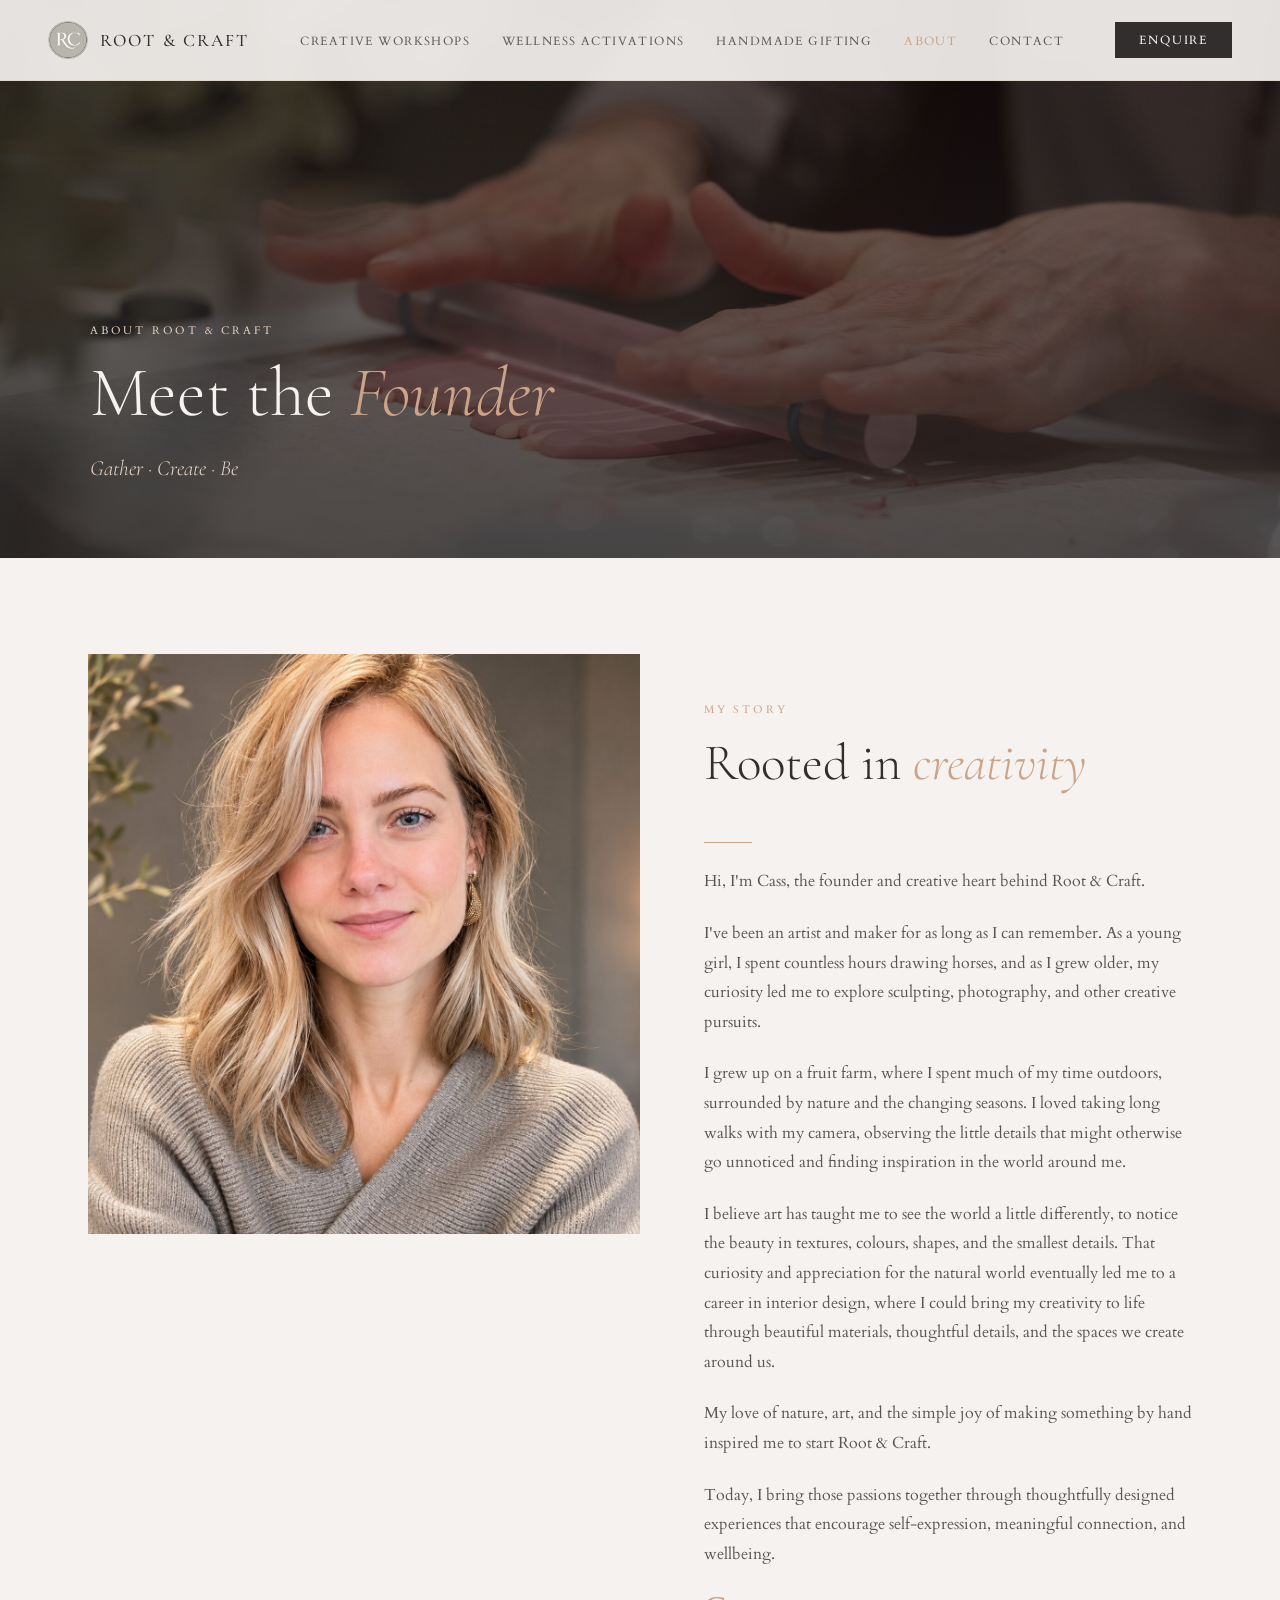
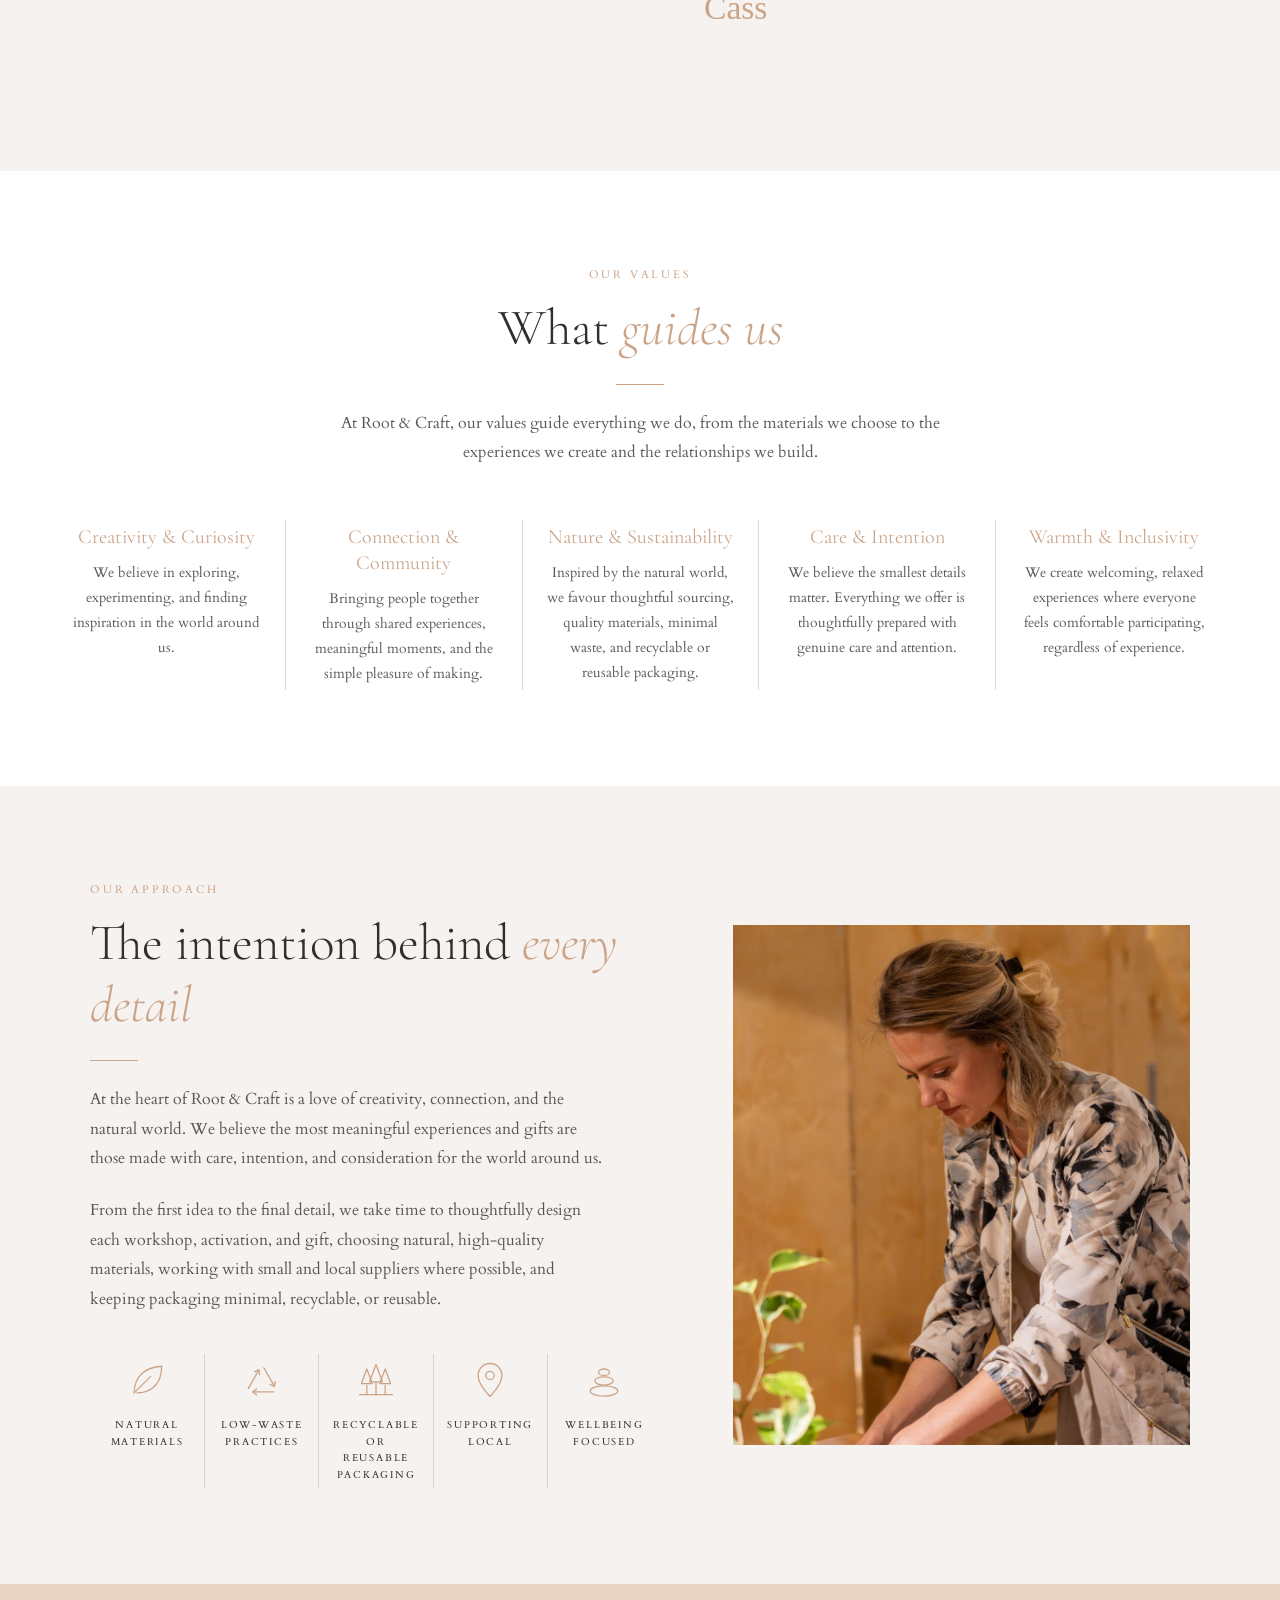
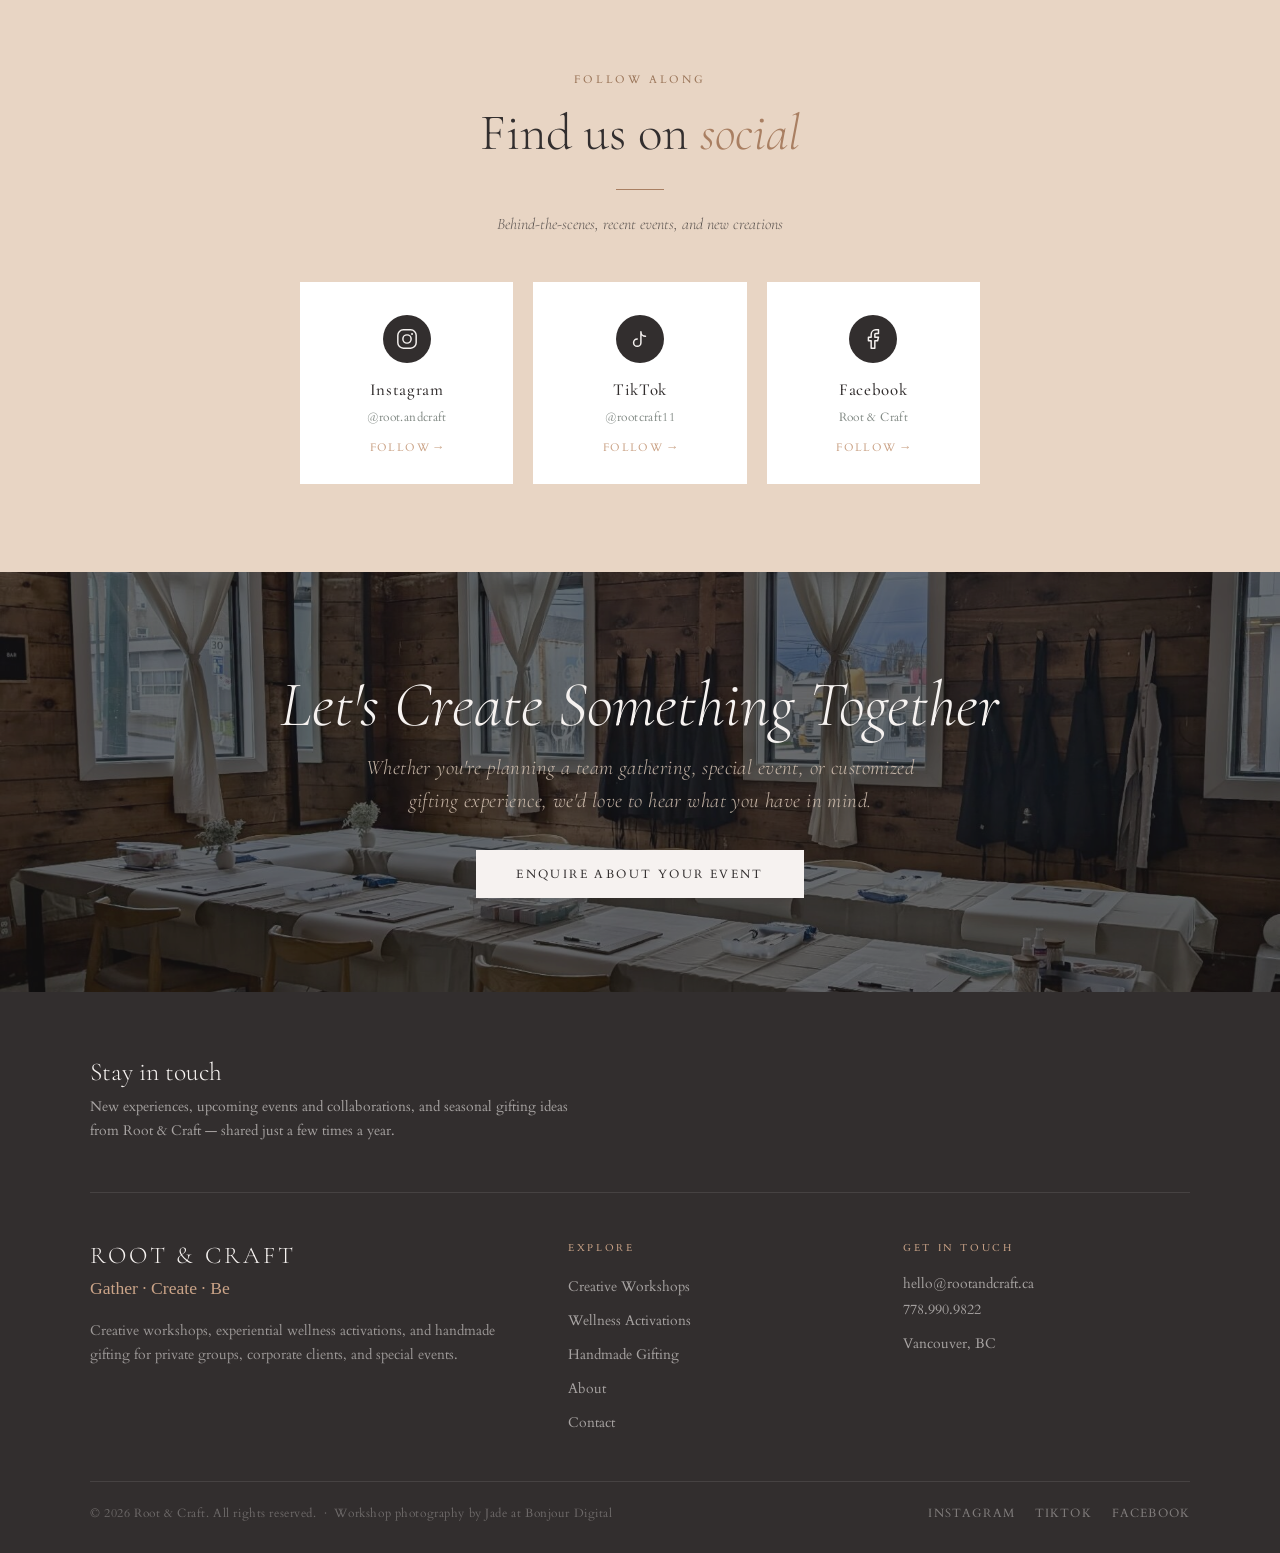
==== commit 8499273b: "Home: short practical list; About: Our Values section Co-Authored-By: Claude Opus 5.5 <noreply@anthr" ====
--- a/about/index.html
+++ b/about/index.html
@@ -89,6 +89,23 @@
       <p class="about-signature">Cass</p>
     </div>
   </div>
+
+  <!-- OUR VALUES -->
+  <section class="bg-white">
+    <div class="wrap center reveal">
+      <p class="section-label">Our Values</p>
+      <h2 class="section-title">What <em>guides us</em></h2>
+      <div class="divider"></div>
+      <p class="section-body" style="max-width: 640px;">At Root &amp; Craft, our values guide everything we do, from the materials we choose to the experiences we create and the relationships we build.</p>
+    </div>
+    <div class="values-row wrap">
+        <div class="value reveal"><h3>Creativity &amp; Curiosity</h3><p>We believe in exploring, experimenting, and finding inspiration in the world around us.</p></div>
+        <div class="value reveal"><h3>Connection &amp; Community</h3><p>Bringing people together through shared experiences, meaningful moments, and the simple pleasure of making.</p></div>
+        <div class="value reveal"><h3>Nature &amp; Sustainability</h3><p>Inspired by the natural world, we favour thoughtful sourcing, quality materials, minimal waste, and recyclable or reusable packaging.</p></div>
+        <div class="value reveal"><h3>Care &amp; Intention</h3><p>We believe the smallest details matter. Everything we offer is thoughtfully prepared with genuine care and attention.</p></div>
+        <div class="value reveal"><h3>Warmth &amp; Inclusivity</h3><p>We create welcoming, relaxed experiences where everyone feels comfortable participating, regardless of experience.</p></div>
+    </div>
+  </section>
 
   <!-- OUR APPROACH -->
   <section class="bg-cream">
--- a/styles.css
+++ b/styles.css
@@ -1400,3 +1400,24 @@
 .social-block .section-title em { color: #a97f62; }
 .social-block .divider { background: #a97f62 !important; }
 .social-block .social-sub { color: var(--charcoal); opacity: 0.75; }
+
+/* Activations example cards: clearer borders on dark */
+.bg-charcoal .example-cards .example-card { border-color: rgba(203, 164, 136, 0.55); background: rgba(246, 242, 240, 0.03); }
+
+/* Home: values list */
+.values-list { list-style: none; margin-top: 2.25rem; display: flex; flex-direction: column; gap: 1.35rem; }
+.values-list li { padding-left: 1.25rem; border-left: 1px solid rgba(203, 164, 136, 0.5); }
+.values-list h3 { font-family: var(--font-display); font-size: 1.2rem; font-weight: 400; color: var(--clay); margin-bottom: 0.25rem; letter-spacing: 0.01em; }
+.values-list p { font-size: 0.9rem; line-height: 1.7; color: var(--cream); opacity: 0.75; }
+.experience-inner { align-items: center; }
+
+/* About: values row */
+.values-row { display: grid; grid-template-columns: repeat(5, 1fr); gap: 0; margin-top: 3.25rem; max-width: 1200px; }
+.value { padding: 0.25rem 1.5rem; text-align: center; }
+.value + .value { border-left: 1px solid rgba(203, 164, 136, 0.45); }
+.value h3 { font-family: var(--font-display); font-size: 1.25rem; font-weight: 400; color: var(--clay); margin-bottom: 0.6rem; line-height: 1.3; }
+.value p { font-size: 0.9rem; line-height: 1.75; color: var(--charcoal); opacity: 0.8; }
+@media (max-width: 960px) {
+  .values-row { grid-template-columns: 1fr; max-width: 520px; gap: 1.75rem; }
+  .value + .value { border-left: none; border-top: 1px solid rgba(203, 164, 136, 0.45); padding-top: 1.75rem; }
+}
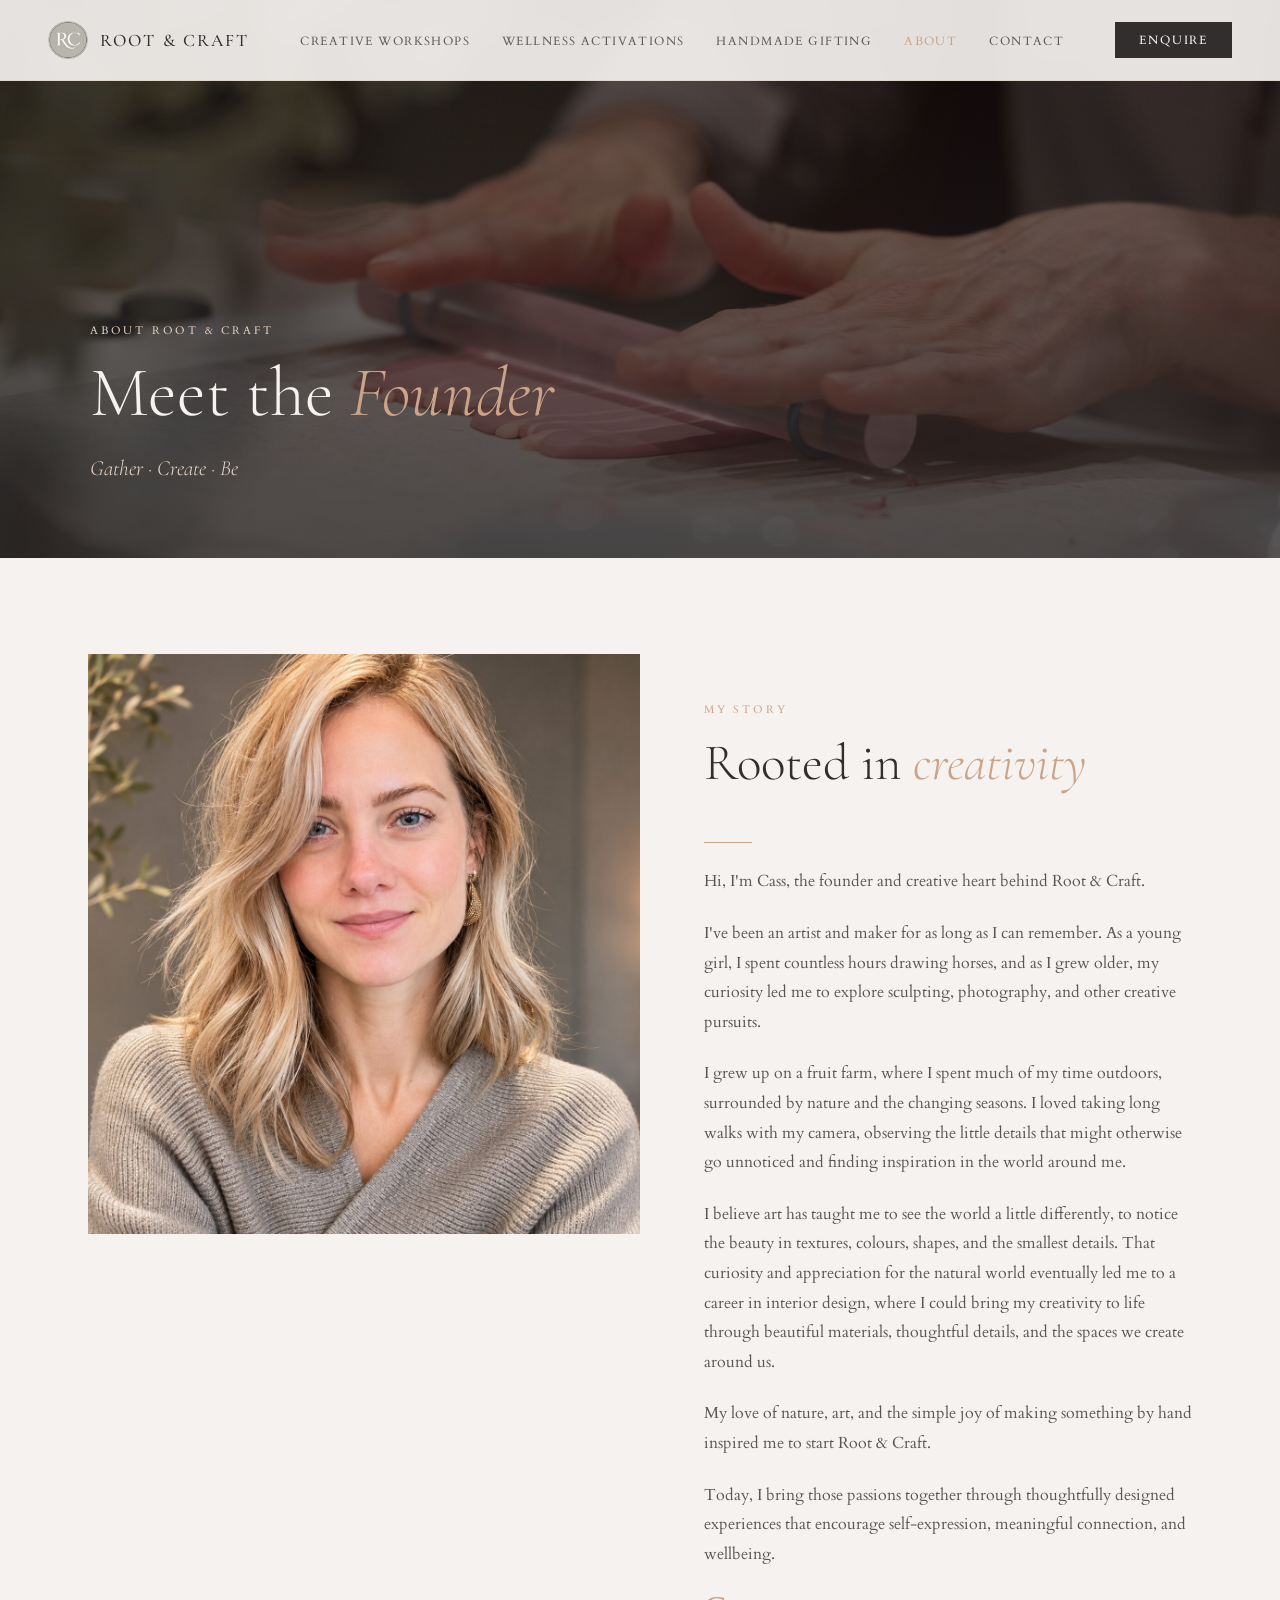
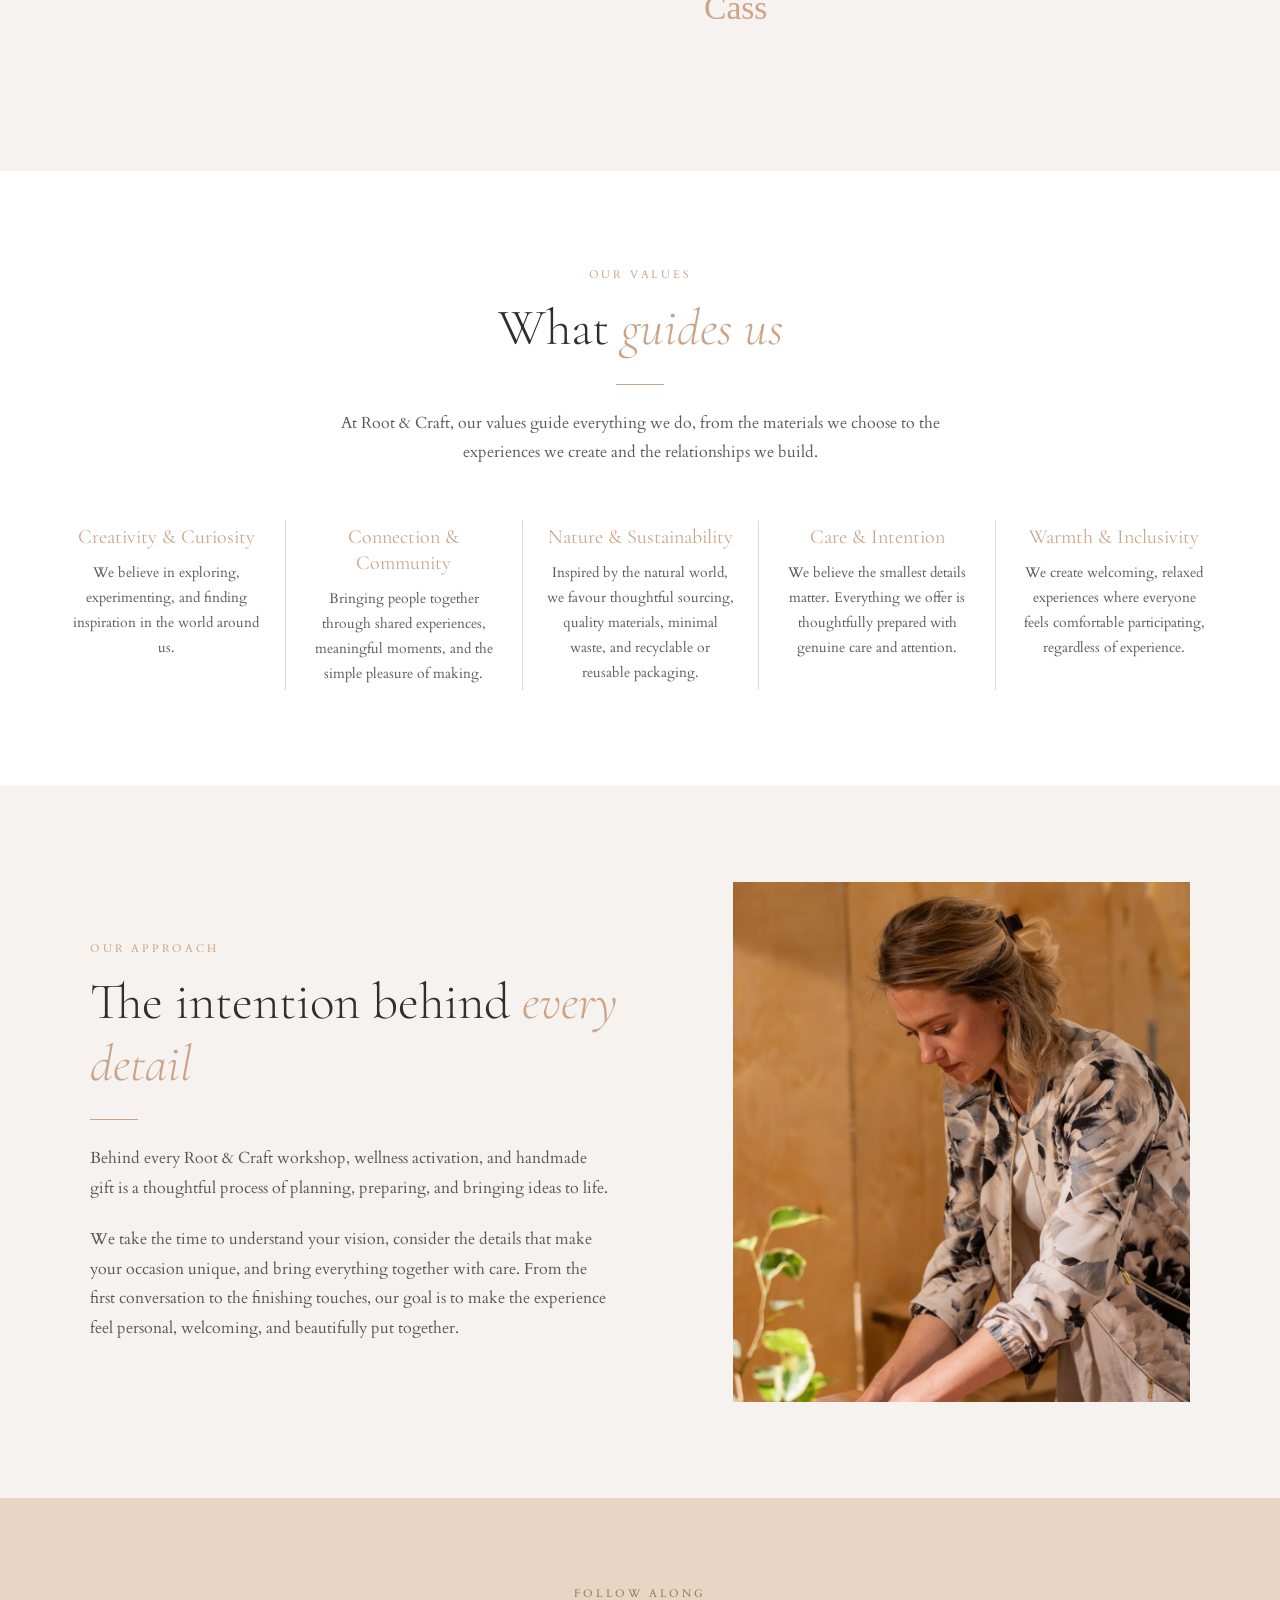
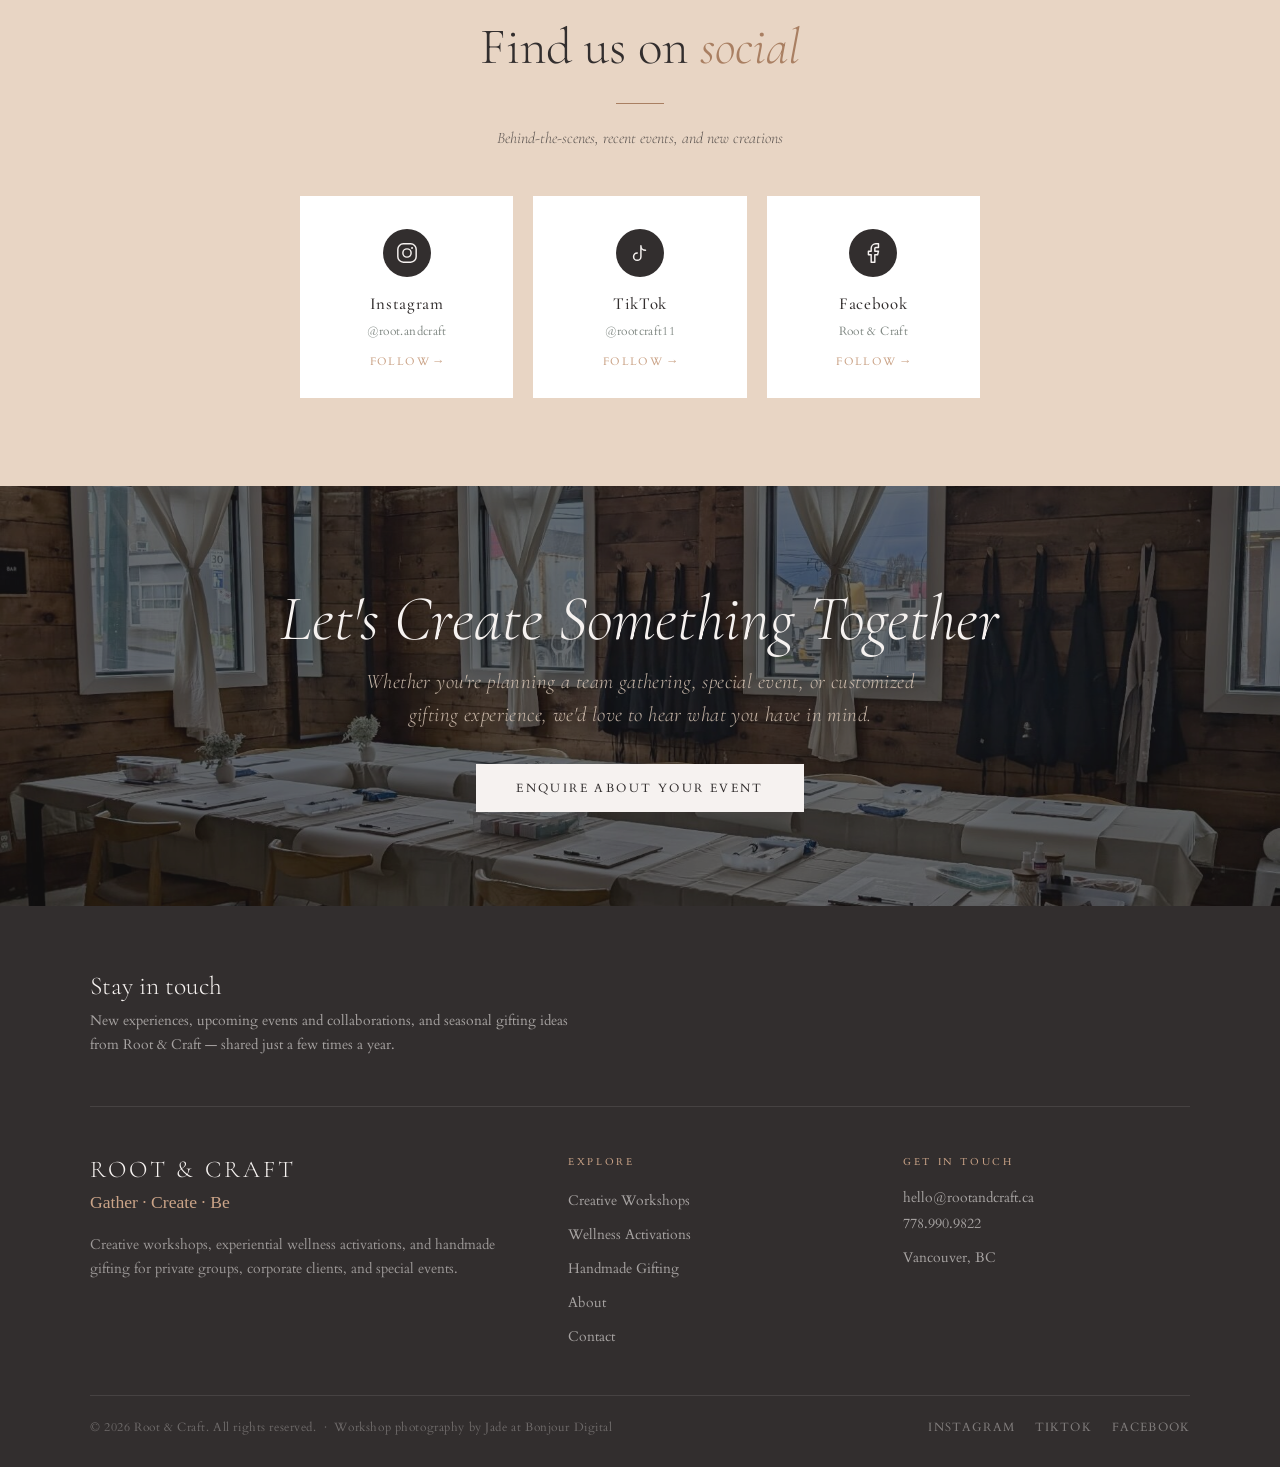
==== commit 53a478c2: "About Our Approach: process-focused copy, icons removed Co-Authored-By: Claude Opus 5.5 <noreply@ant" ====
--- a/about/index.html
+++ b/about/index.html
@@ -115,10 +115,9 @@
         <p class="section-label">Our Approach</p>
         <h2 class="section-title">The intention behind <em>every detail</em></h2>
         <div class="divider"></div>
-        <p class="section-body">At the heart of Root &amp; Craft is a love of creativity, connection, and the natural world. We believe the most meaningful experiences and gifts are those made with care, intention, and consideration for the world around us.</p>
+        <p class="section-body">Behind every Root &amp; Craft workshop, wellness activation, and handmade gift is a thoughtful process of planning, preparing, and bringing ideas to life.</p>
         <br />
-        <p class="section-body">From the first idea to the final detail, we take time to thoughtfully design each workshop, activation, and gift, choosing natural, high-quality materials, working with small and local suppliers where possible, and keeping packaging minimal, recyclable, or reusable.</p>
-        <div class="pillars"><div class="pillar"><svg viewBox="0 0 48 48" width="40" height="40" fill="none" stroke="currentColor" stroke-width="1.4" stroke-linecap="round" stroke-linejoin="round" aria-hidden="true"><path d="M10 38C10 20 22 10 40 9c0 18-10 29-27 29"/><path d="M10 38 28 20"/></svg><span>Natural<br />materials</span></div><div class="pillar"><svg viewBox="0 0 48 48" width="40" height="40" fill="none" stroke="currentColor" stroke-width="1.4" stroke-linecap="round" stroke-linejoin="round" aria-hidden="true"><path d="M26.0 10.6 L37.6 31.0"/><path d="M32.7 28.9 L37.6 31.0 L38.3 25.8"/><path d="M36.9 37.0 L13.8 37.0"/><path d="M18.0 33.8 L13.8 37.0 L18.0 40.2"/><path d="M9.0 33.4 L20.6 13.0"/><path d="M21.3 18.2 L20.6 13.0 L15.7 15.1"/></svg><span>Low-waste<br />practices</span></div><div class="pillar"><svg viewBox="0 0 48 48" width="40" height="40" fill="none" stroke="currentColor" stroke-width="1.4" stroke-linecap="round" stroke-linejoin="round" aria-hidden="true"><path d="M14 40V30M24 40V26M34 40V30"/><path d="M14 12l-6 16h12z"/><path d="M24 7l-7 19h14z"/><path d="M34 12l-6 16h12z"/><path d="M6 40h36"/></svg><span>Recyclable or<br />reusable packaging</span></div><div class="pillar"><svg viewBox="0 0 48 48" width="40" height="40" fill="none" stroke="currentColor" stroke-width="1.4" stroke-linecap="round" stroke-linejoin="round" aria-hidden="true"><path d="M24 42s13-13 13-23a13 13 0 0 0-26 0c0 10 13 23 13 23z"/><circle cx="24" cy="19" r="4.5"/></svg><span>Supporting<br />local</span></div><div class="pillar"><svg viewBox="0 0 48 48" width="40" height="40" fill="none" stroke="currentColor" stroke-width="1.4" stroke-linecap="round" stroke-linejoin="round" aria-hidden="true"><ellipse cx="24" cy="36" rx="15" ry="5.5"/><ellipse cx="24" cy="25" rx="10" ry="4.5"/><ellipse cx="24" cy="15.5" rx="6" ry="3.5"/></svg><span>Wellbeing<br />focused</span></div></div>
+        <p class="section-body">We take the time to understand your vision, consider the details that make your occasion unique, and bring everything together with care. From the first conversation to the finishing touches, our goal is to make the experience feel personal, welcoming, and beautifully put together.</p>
       </div>
     </div>
   </section>
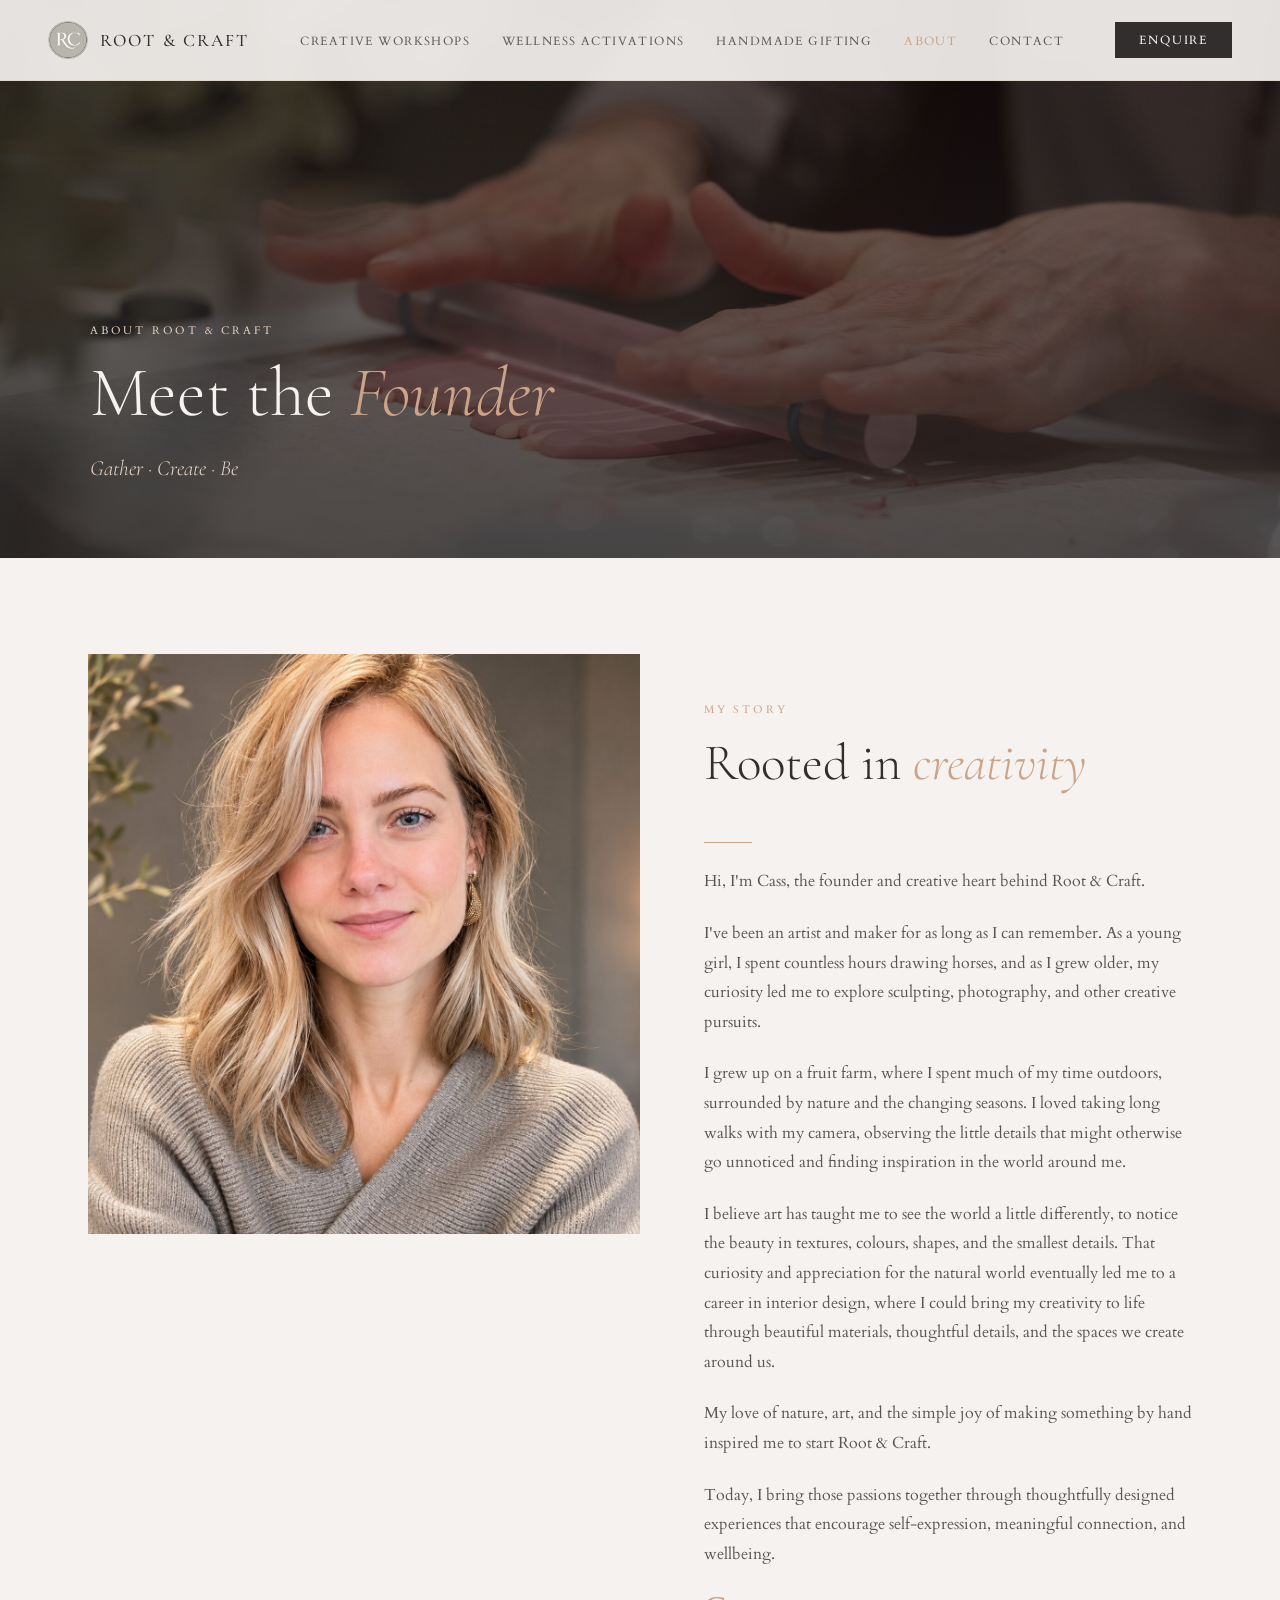
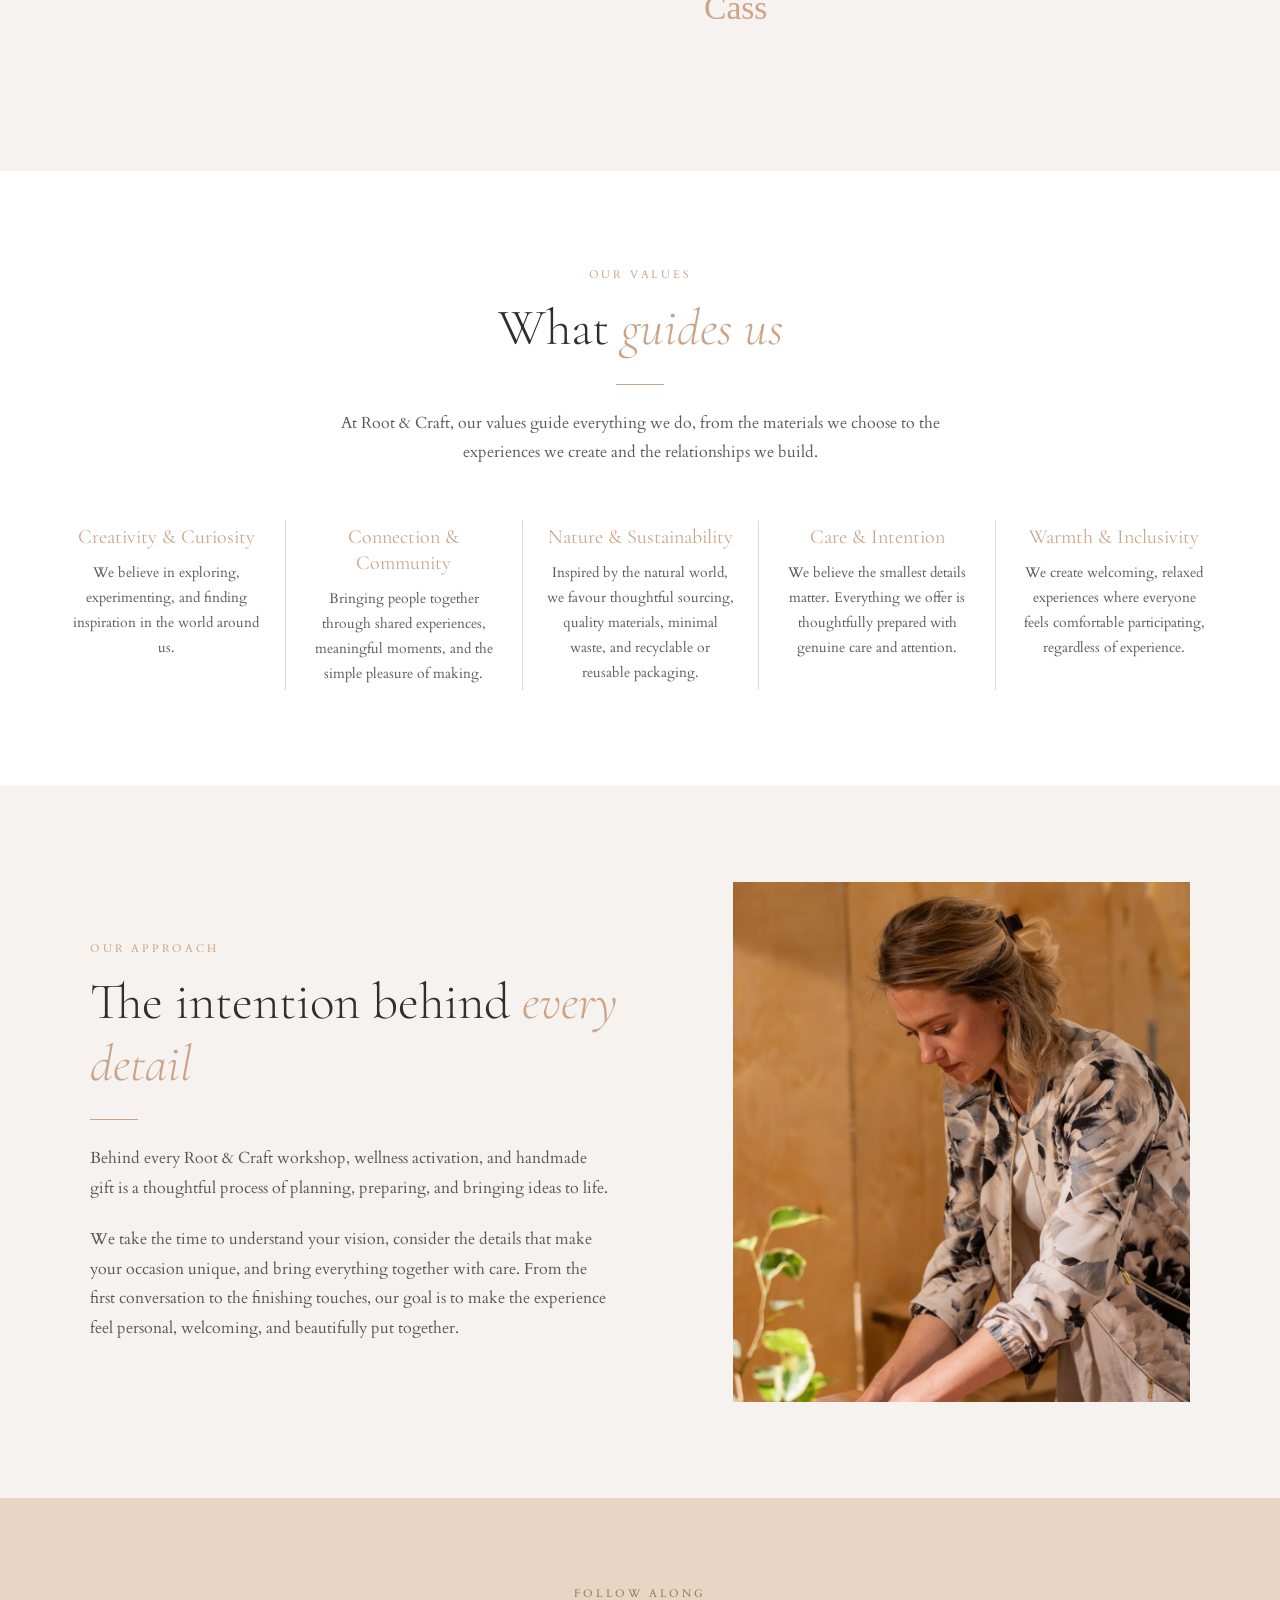
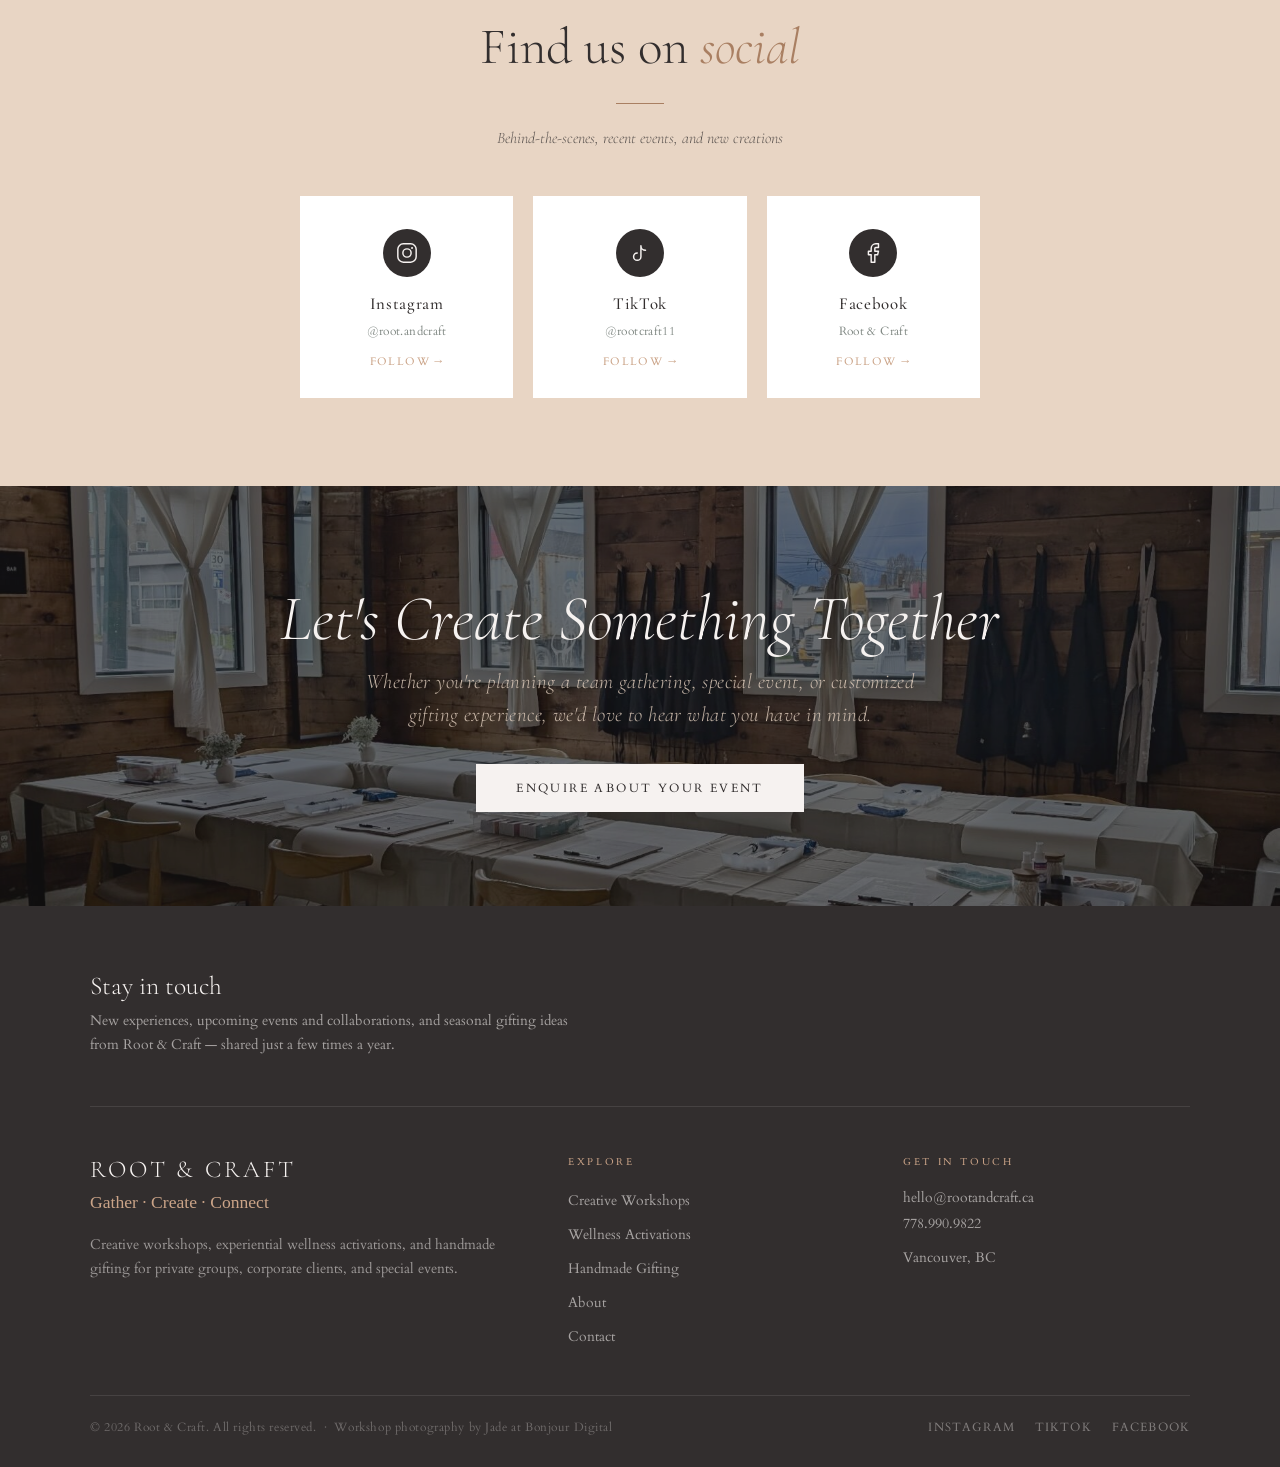
==== commit 4abee805: "Footer tagline: Gather · Create · Connect Co-Authored-By: Claude Opus 5.5 <noreply@anthropic.com> Cl" ====
--- a/about/index.html
+++ b/about/index.html
@@ -19,7 +19,9 @@
   <meta name="twitter:description" content="Meet Casandra Werner, founder of Root & Craft: hands-on creative experiences and handmade gifting for groups, teams, and events in North Vancouver, BC." />
   <meta name="twitter:image" content="https://rootandcraft.ca/images/cass.jpeg" />
 
-  <link rel="icon" type="image/png" href="/images/favicon.png" />
+  <link rel="icon" type="image/png" sizes="48x48" href="/images/favicon-48.png" />
+  <link rel="icon" type="image/png" sizes="192x192" href="/images/favicon-192.png" />
+  <link rel="apple-touch-icon" sizes="180x180" href="/apple-touch-icon.png" />
   <link rel="preconnect" href="https://fonts.googleapis.com" />
   <link rel="preconnect" href="https://fonts.gstatic.com" crossorigin />
   <link href="https://fonts.googleapis.com/css2?family=Cardo:ital,wght@0,400;0,700;1,400&family=Cormorant+Garamond:ital,wght@0,300;0,400;0,500;1,300;1,400&family=Moontime&display=swap" rel="stylesheet" />
@@ -50,7 +52,7 @@
       <li><a href="/about/" class="active" aria-current="page">About</a></li>
       <li><a href="/contact/">Contact</a></li>
     </ul>
-    <a href="https://docs.google.com/forms/d/e/1FAIpQLScnFGwsWbq8lyjqXWWQhCBJ6uZsa8aePBgdtKsyK0-zcgUXMg/viewform" target="_blank" rel="noopener" class="nav-cta">Enquire</a>
+    <a href="/contact/#enquire" class="nav-cta">Enquire</a>
     <button class="nav-toggle" aria-label="Menu" aria-expanded="false" aria-controls="nav-links"><span></span><span></span><span></span></button>
   </nav>
 
@@ -153,7 +155,7 @@
     <div class="cta-banner-content reveal">
       <h2>Let's Create Something Together</h2>
       <p class="cta-plain">Whether you're planning a team gathering, special event, or customized gifting experience, we'd love to hear what you have in mind.</p>
-      <a href="https://docs.google.com/forms/d/e/1FAIpQLScnFGwsWbq8lyjqXWWQhCBJ6uZsa8aePBgdtKsyK0-zcgUXMg/viewform" target="_blank" rel="noopener" class="btn-primary">Enquire About Your Event</a>
+      <a href="/contact/#enquire" class="btn-primary">Enquire About Your Event</a>
     </div>
   </div>
 
@@ -169,7 +171,7 @@
     <div class="footer-inner">
       <div>
         <p class="footer-brand-name">Root &amp; Craft</p>
-        <p class="footer-tagline">Gather · Create · Be</p>
+        <p class="footer-tagline">Gather · Create · Connect</p>
         <p class="footer-desc">Creative workshops, experiential wellness activations, and handmade gifting for private groups, corporate clients, and special events.</p>
       </div>
       <div>
--- a/styles.css
+++ b/styles.css
@@ -1421,3 +1421,38 @@
   .values-row { grid-template-columns: 1fr; max-width: 520px; gap: 1.75rem; }
   .value + .value { border-left: none; border-top: 1px solid rgba(203, 164, 136, 0.45); padding-top: 1.75rem; }
 }
+
+/* Contact: enquiry form */
+.enquiry-form { margin-top: 2rem; display: flex; flex-direction: column; gap: 1.4rem; }
+.enquiry-form .field { border: none; padding: 0; margin: 0; display: flex; flex-direction: column; gap: 0.45rem; }
+.enquiry-form label, .enquiry-form legend { font-size: 0.72rem; letter-spacing: 0.16em; text-transform: uppercase; color: var(--charcoal); }
+.enquiry-form legend { margin-bottom: 0.6rem; }
+.enquiry-form .req { color: var(--clay); }
+.enquiry-form .opt { text-transform: none; letter-spacing: 0; font-size: 0.85rem; opacity: 0.6; }
+.enquiry-form input[type="text"], .enquiry-form input[type="email"], .enquiry-form input[type="date"], .enquiry-form textarea {
+  font-family: inherit; font-size: 1rem; color: var(--charcoal);
+  background: var(--cream); border: 1px solid rgba(203, 164, 136, 0.45); border-radius: 0;
+  padding: 0.8rem 0.9rem; width: 100%; transition: border-color 0.2s;
+}
+.enquiry-form input:focus, .enquiry-form textarea:focus { outline: none; border-color: var(--clay); background: var(--white); }
+.enquiry-form textarea { resize: vertical; min-height: 120px; }
+.enquiry-form .checks { display: flex; flex-direction: column; gap: 0.6rem; }
+.enquiry-form .checks label { display: flex; align-items: center; gap: 0.7rem; font-size: 0.98rem; letter-spacing: 0; text-transform: none; cursor: pointer; }
+.enquiry-form input[type="checkbox"] { accent-color: var(--clay); width: 1.05rem; height: 1.05rem; }
+.enquiry-form .hint { font-size: 0.82rem; font-style: italic; color: var(--charcoal); opacity: 0.6; }
+.enquiry-form .field-error { font-size: 0.85rem; color: #9b4a3a; }
+.enquiry-form button { align-self: flex-start; margin-top: 0.5rem; border: none; cursor: pointer; }
+.hp-field { position: absolute; left: -9999px; }
+@media (min-width: 769px) { .two-col.contact-cols { grid-template-columns: 1.5fr 1fr; } }
+.enquiry-form input[type="radio"] { accent-color: var(--clay); width: 1.05rem; height: 1.05rem; }
+.enquiry-form ::placeholder { color: var(--charcoal); opacity: 0.4; font-style: italic; }
+
+/* Land the form below the fixed nav when jumping to #enquire */
+#enquire { scroll-margin-top: 6rem; }
+
+/* Homepage hero video */
+.hero-bg video { width: 100%; height: 100%; object-fit: cover; object-position: center; display: block; filter: brightness(0.82); }
+@media (prefers-reduced-motion: reduce) {
+  .hero-bg video { display: none; }
+  .hero-bg { background: url('/images/hero-video-poster.jpg') center / cover no-repeat; }
+}
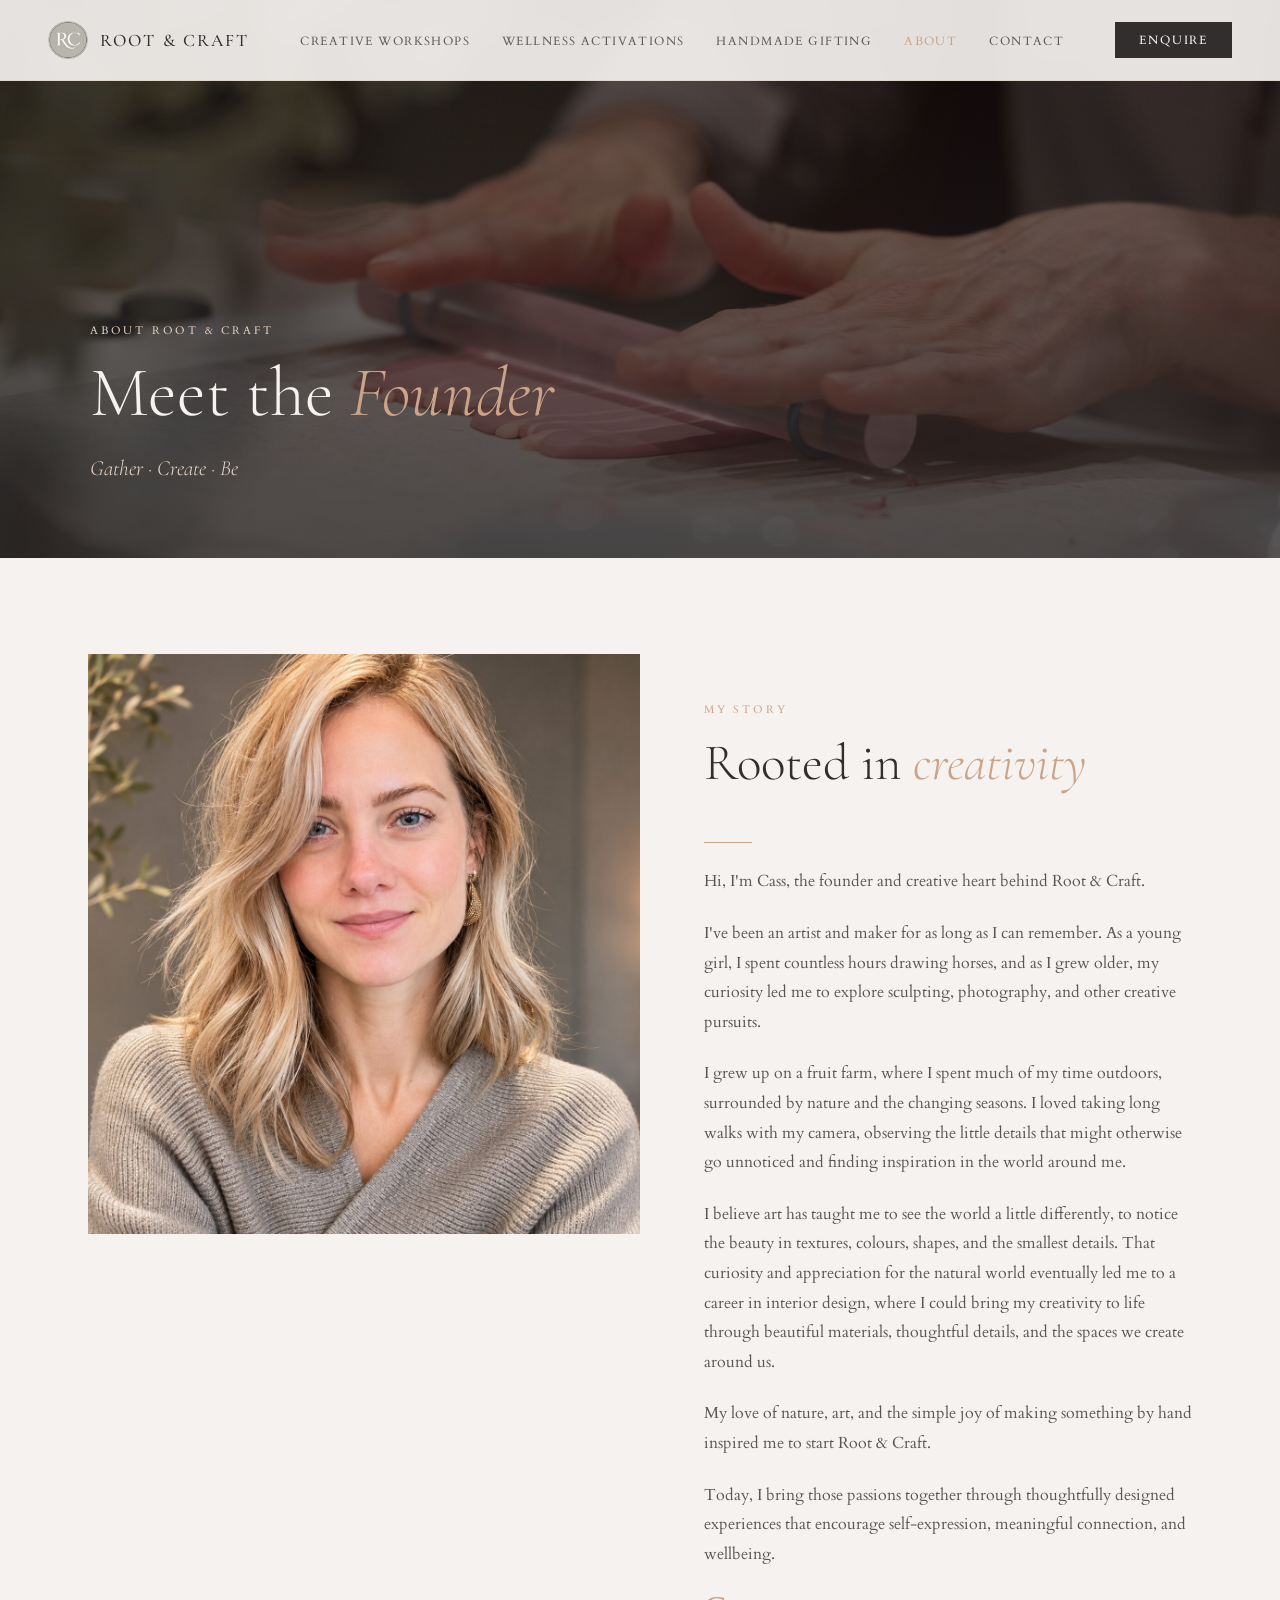
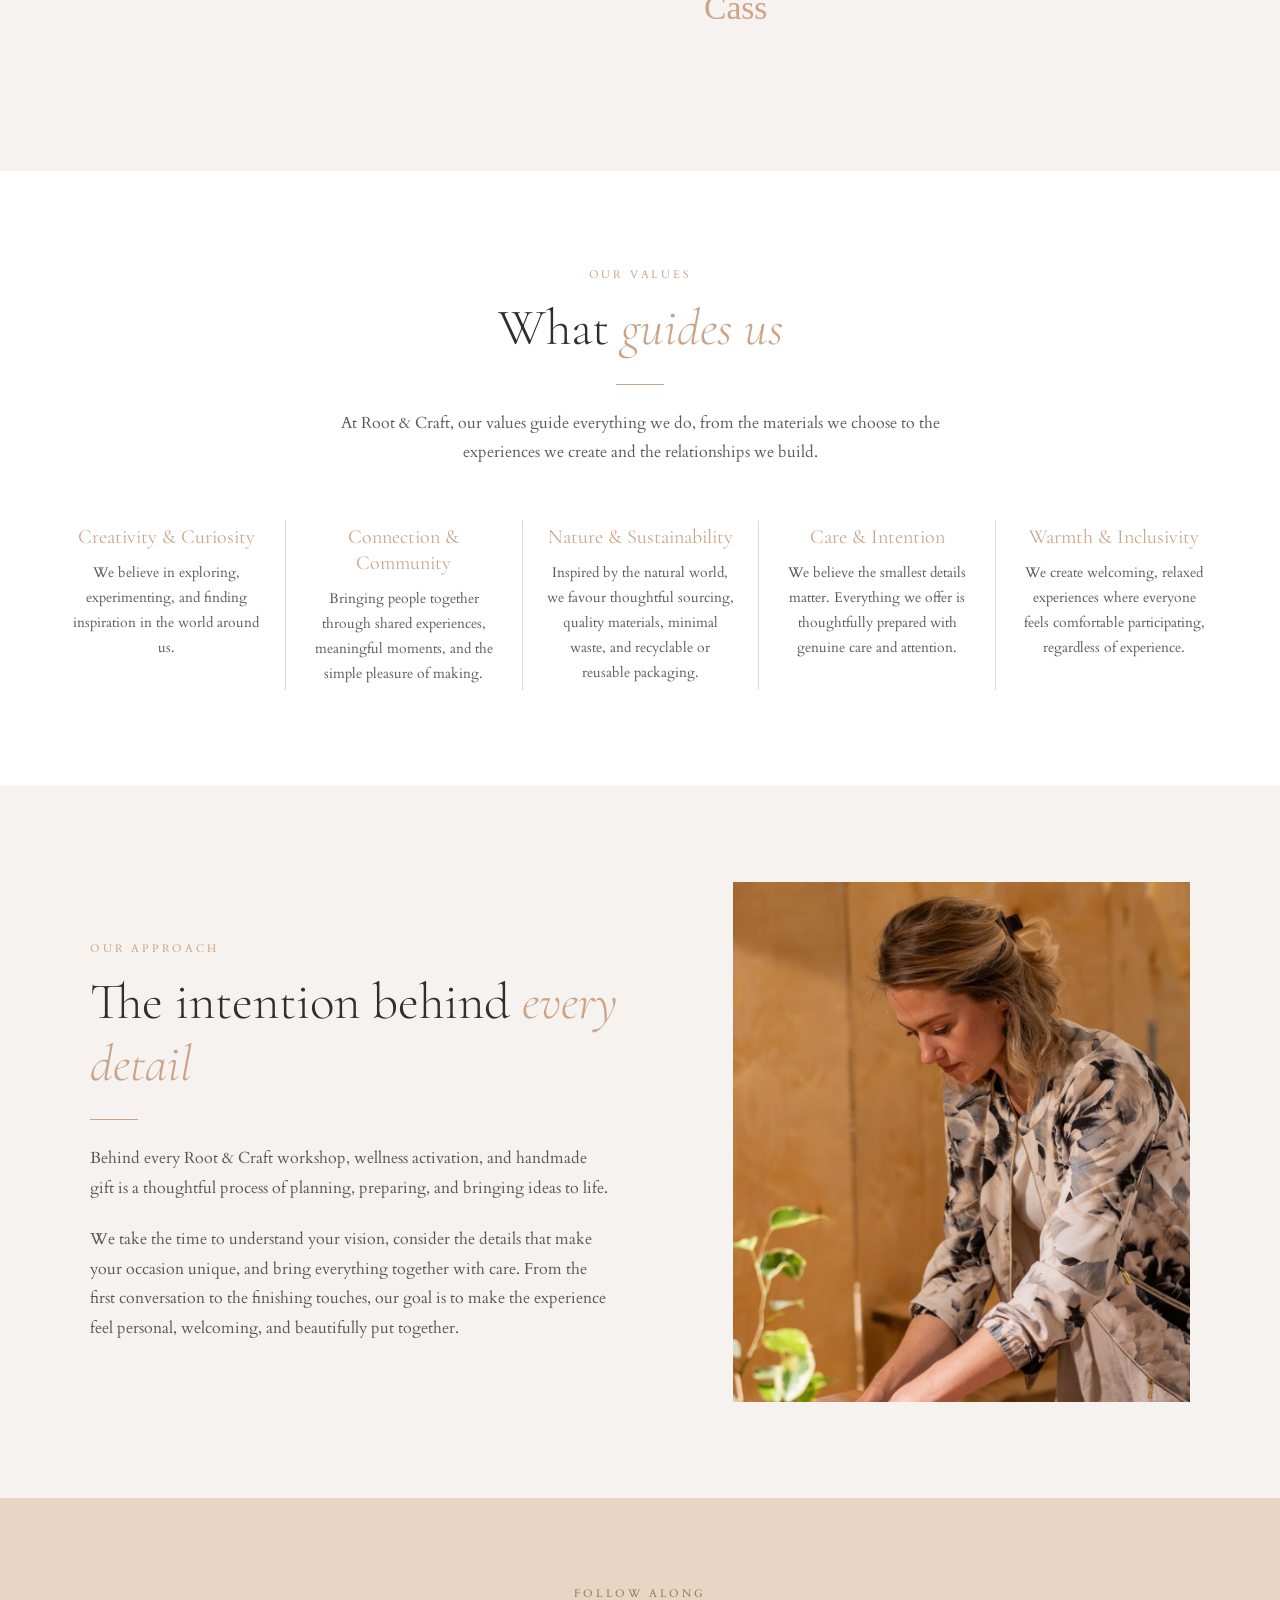
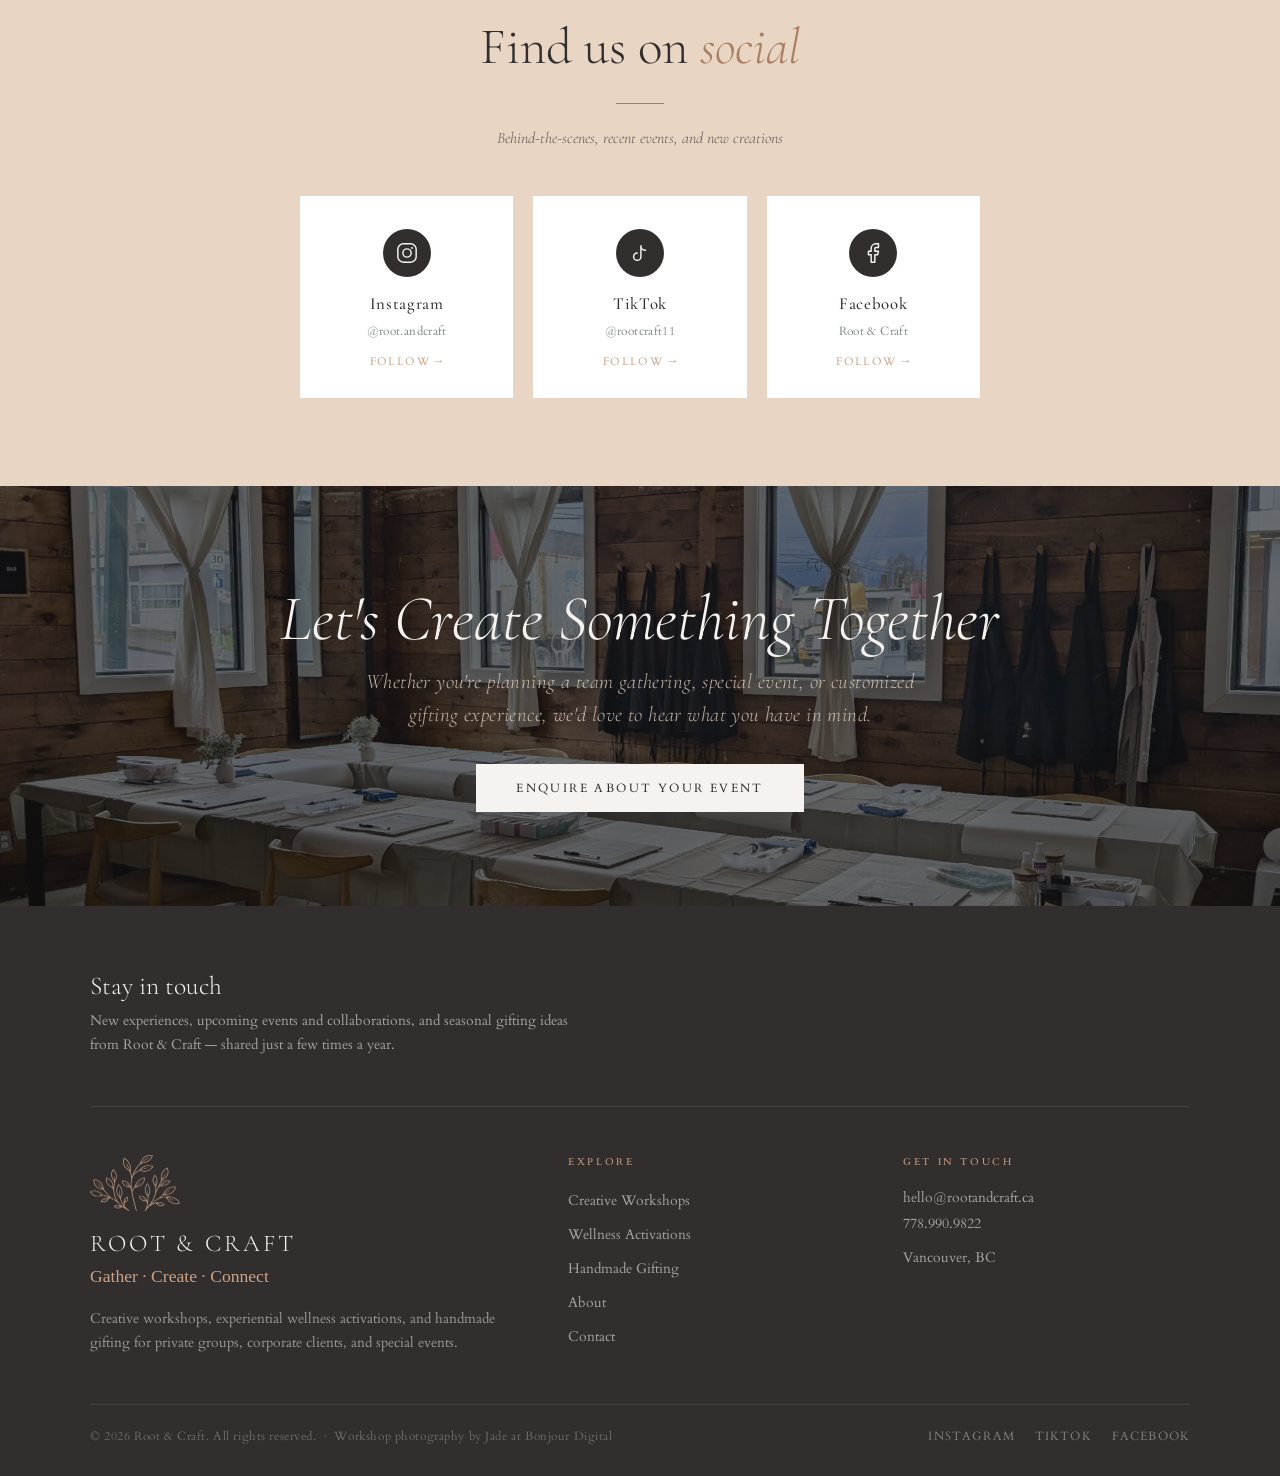
==== commit a308a8f5: "Footer: botanical sprig above brand name Co-Authored-By: Claude Opus 5.5 <noreply@anthropic.com> Cla" ====
--- a/about/index.html
+++ b/about/index.html
@@ -170,6 +170,7 @@
     </div>
     <div class="footer-inner">
       <div>
+        <img class="footer-sprig" src="/images/sprig-clay.png" alt="" aria-hidden="true" width="90" />
         <p class="footer-brand-name">Root &amp; Craft</p>
         <p class="footer-tagline">Gather · Create · Connect</p>
         <p class="footer-desc">Creative workshops, experiential wellness activations, and handmade gifting for private groups, corporate clients, and special events.</p>
--- a/styles.css
+++ b/styles.css
@@ -1456,3 +1456,6 @@
   .hero-bg video { display: none; }
   .hero-bg { background: url('/images/hero-video-poster.jpg') center / cover no-repeat; }
 }
+
+/* Footer botanical sprig */
+.footer-sprig { display: block; width: 90px; height: auto; margin-bottom: 1.1rem; opacity: 0.9; }
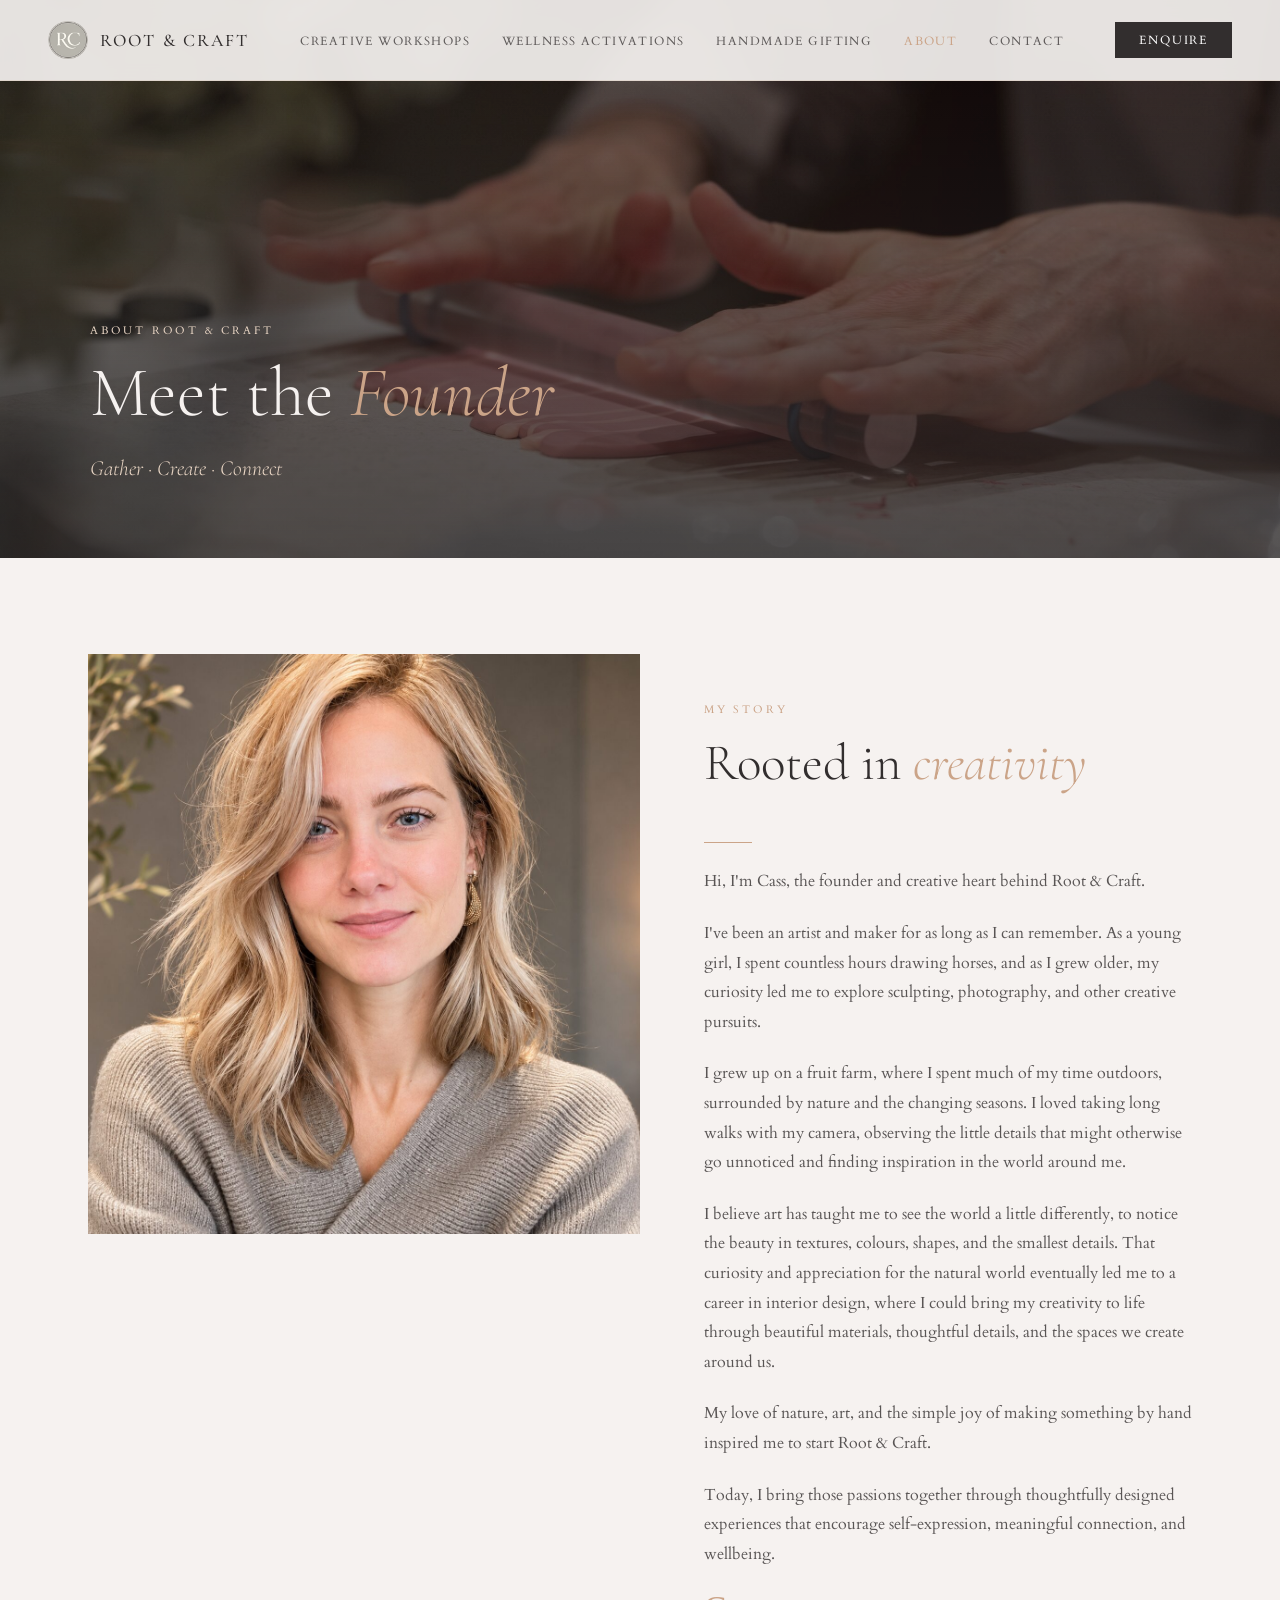
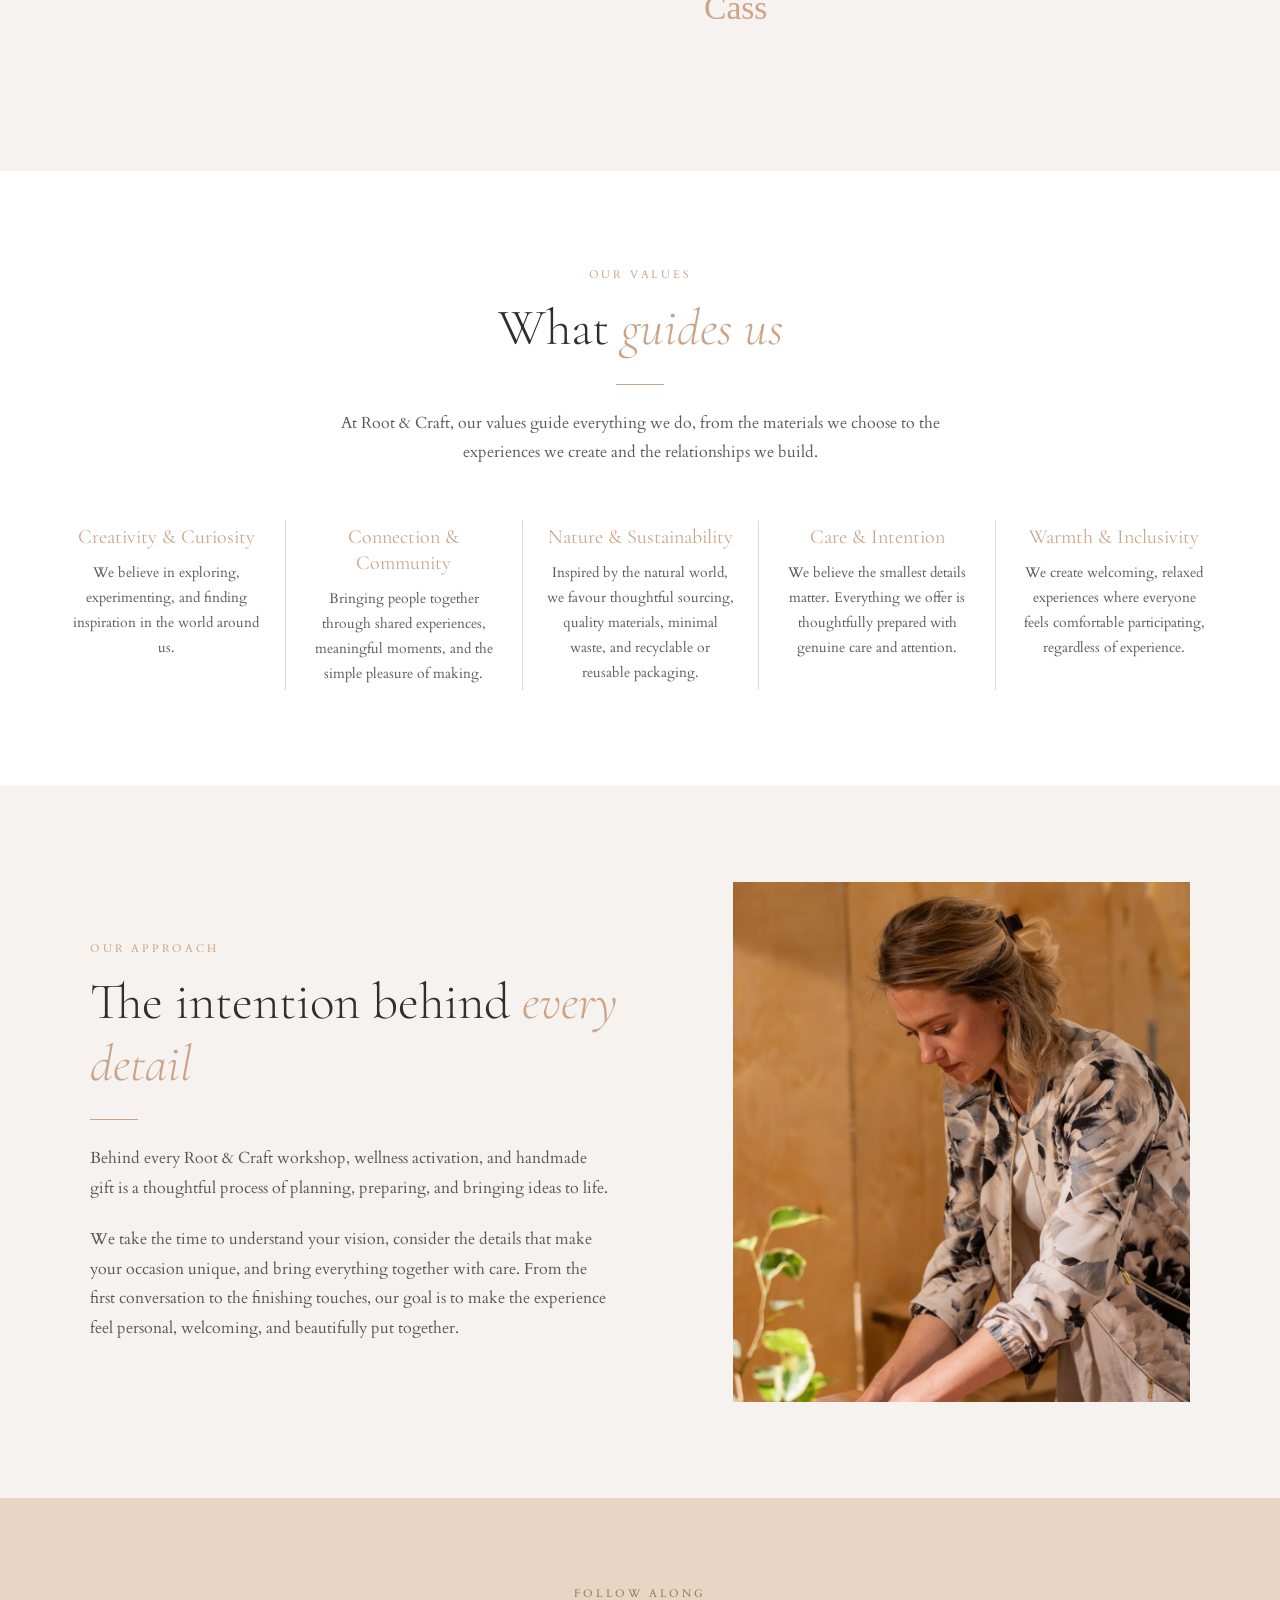
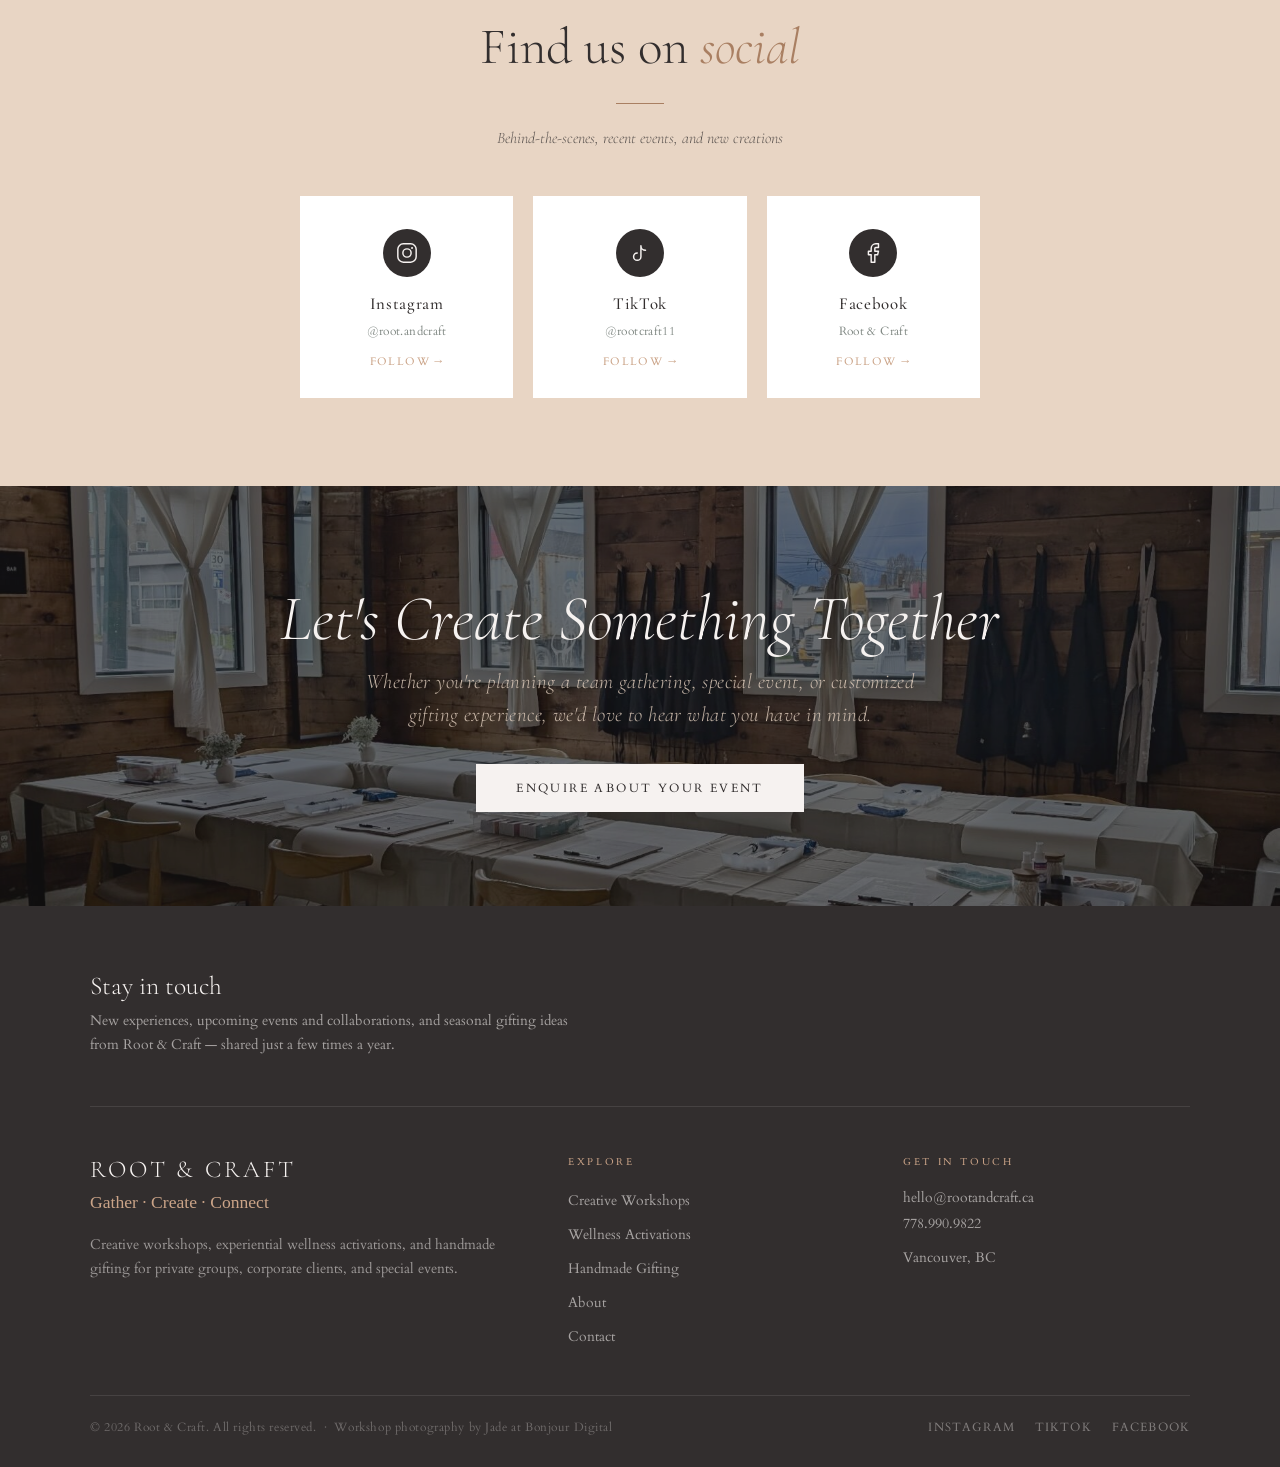
==== commit 5917f01c: "About tagline to Gather · Create · Connect; new link-share image Co-Authored-By: Claude Opus 5.5 <no" ====
--- a/about/index.html
+++ b/about/index.html
@@ -11,13 +11,13 @@
   <meta property="og:url" content="https://rootandcraft.ca/about/" />
   <meta property="og:title" content="About Root & Craft — Meet Cass" />
   <meta property="og:description" content="Meet Casandra Werner, founder of Root & Craft: hands-on creative experiences and handmade gifting for groups, teams, and events in North Vancouver, BC." />
-  <meta property="og:image" content="https://rootandcraft.ca/images/cass.jpeg" />
+  <meta property="og:image" content="https://rootandcraft.ca/images/cass-portrait.jpg" />
   <meta property="og:locale" content="en_CA" />
   <meta property="og:site_name" content="Root &amp; Craft" />
   <meta name="twitter:card" content="summary_large_image" />
   <meta name="twitter:title" content="About Root & Craft — Meet Cass" />
   <meta name="twitter:description" content="Meet Casandra Werner, founder of Root & Craft: hands-on creative experiences and handmade gifting for groups, teams, and events in North Vancouver, BC." />
-  <meta name="twitter:image" content="https://rootandcraft.ca/images/cass.jpeg" />
+  <meta name="twitter:image" content="https://rootandcraft.ca/images/cass-portrait.jpg" />
 
   <link rel="icon" type="image/png" sizes="48x48" href="/images/favicon-48.png" />
   <link rel="icon" type="image/png" sizes="192x192" href="/images/favicon-192.png" />
@@ -63,7 +63,7 @@
     <div class="page-hero-content">
       <p class="section-label">About Root &amp; Craft</p>
       <h1>Meet the <em>Founder</em></h1>
-      <p class="lede">Gather · Create · Be</p>
+      <p class="lede">Gather · Create · Connect</p>
     </div>
   </section>
 
@@ -170,7 +170,6 @@
     </div>
     <div class="footer-inner">
       <div>
-        <img class="footer-sprig" src="/images/sprig-clay.png" alt="" aria-hidden="true" width="90" />
         <p class="footer-brand-name">Root &amp; Craft</p>
         <p class="footer-tagline">Gather · Create · Connect</p>
         <p class="footer-desc">Creative workshops, experiential wellness activations, and handmade gifting for private groups, corporate clients, and special events.</p>
